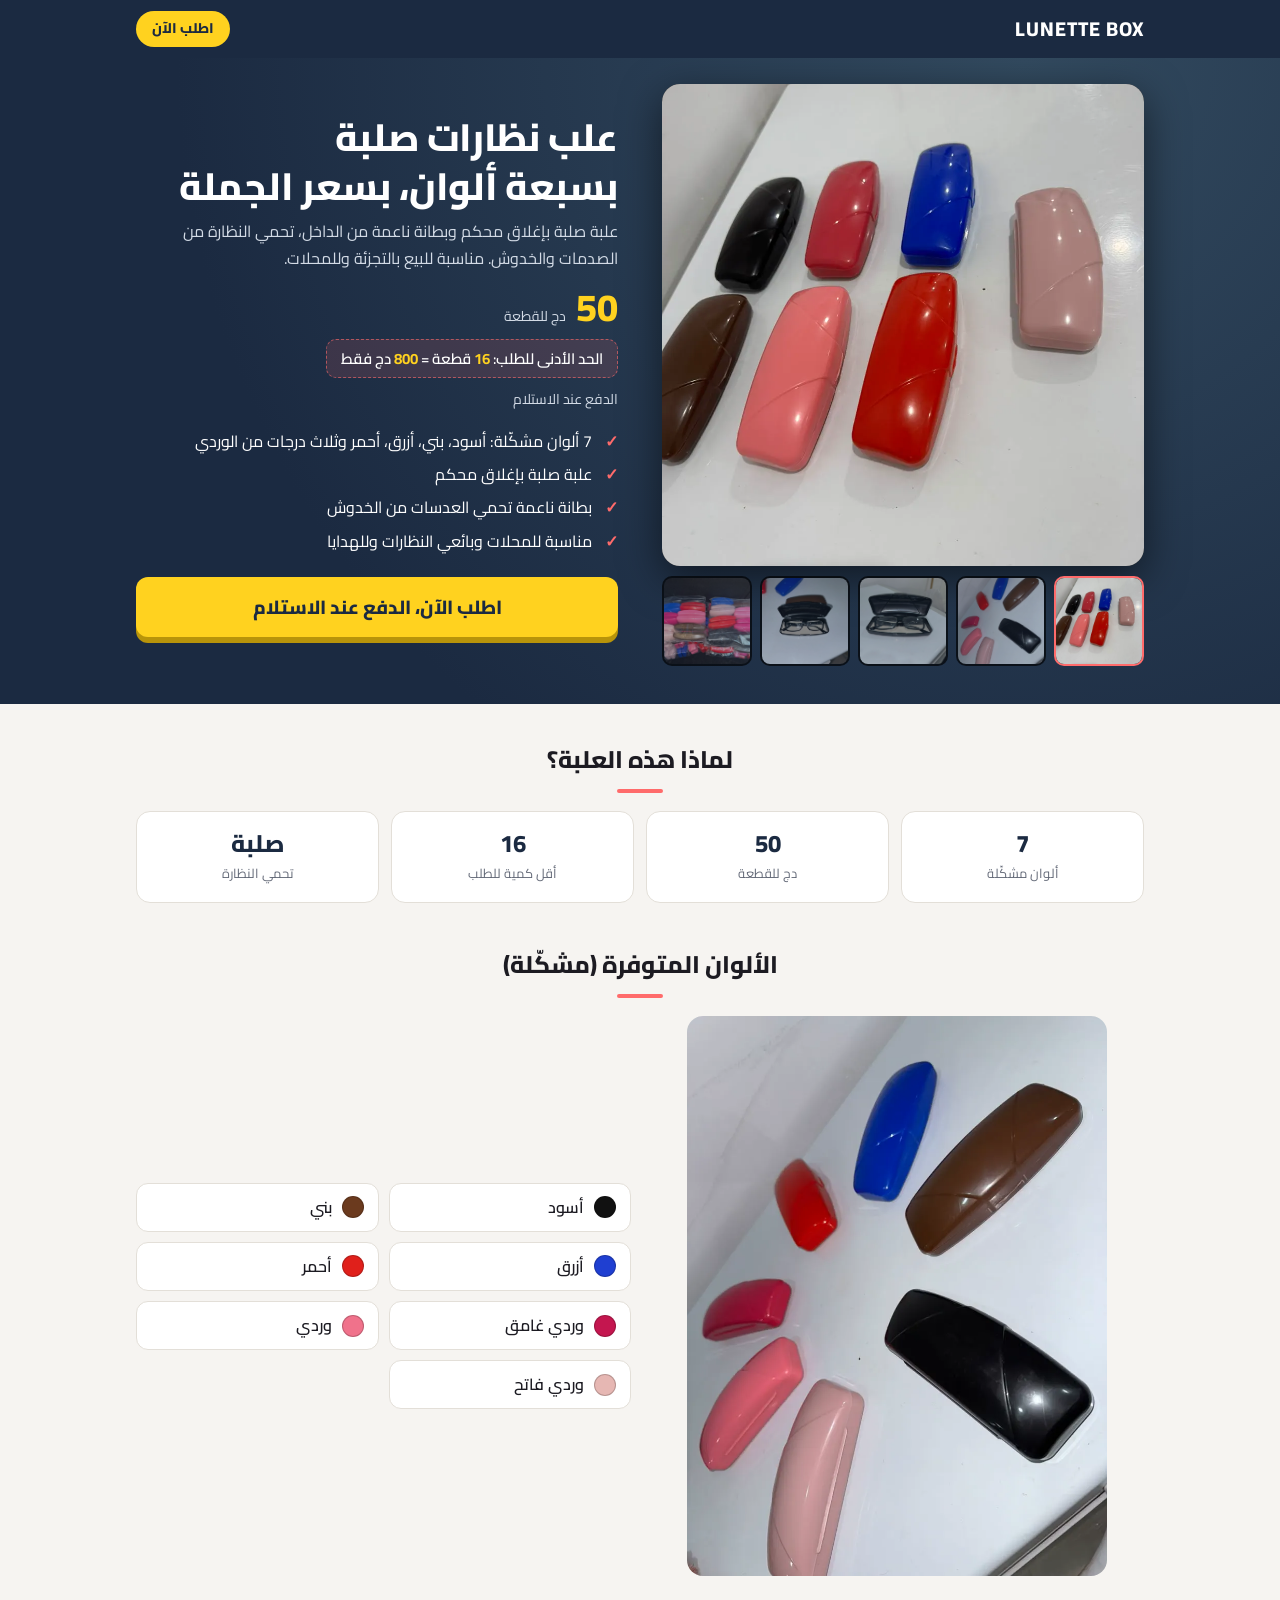
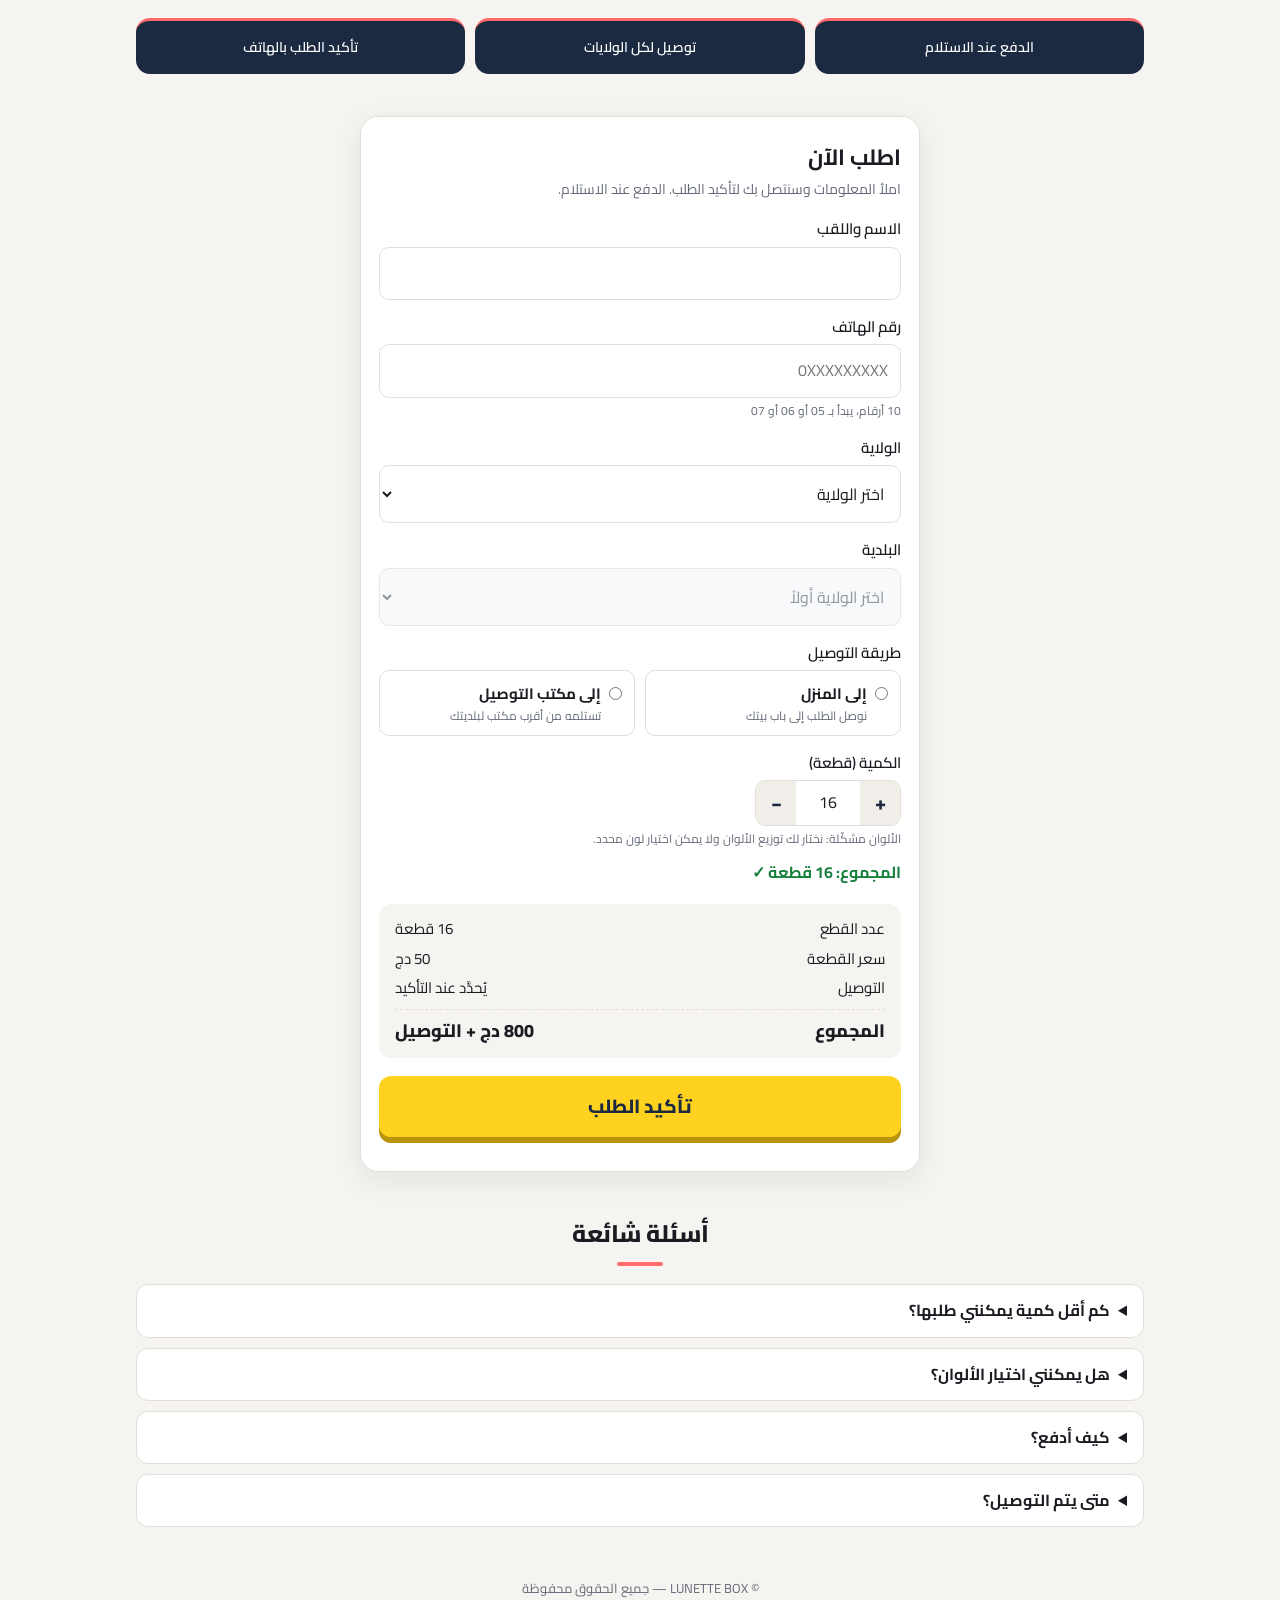
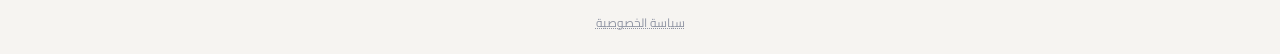
==== index.html @ 5f850059 "Lunette Box order page, admin dashboard and Supabase backend Co-Authored-By: Claude Sonnet 5.5 <nore" ====
<!DOCTYPE html>
<html lang="ar" dir="rtl">
<head>
  <meta charset="UTF-8">
  <meta name="viewport" content="width=device-width, initial-scale=1">
  <meta name="theme-color" content="#1b2a41">
  <title>علب النظارات بالجملة | 50 دج للقطعة</title>
  <meta name="description" content="علب نظارات صلبة بـ 7 ألوان. 50 دج للقطعة، الحد الأدنى للطلب 16 قطعة (800 دج). توصيل لكل الولايات والدفع عند الاستلام.">
  <meta property="og:title" content="علب النظارات بالجملة | 50 دج للقطعة">
  <meta property="og:description" content="7 ألوان، الحد الأدنى 16 قطعة بـ 800 دج، الدفع عند الاستلام.">
  <meta property="og:image" content="images/colors.webp">
  <meta property="og:type" content="product">
  <link rel="preconnect" href="https://fonts.googleapis.com">
  <link rel="preconnect" href="https://fonts.gstatic.com" crossorigin>
  <link href="https://fonts.googleapis.com/css2?family=Cairo:wght@400;600;800&display=swap" rel="stylesheet">
  <style>
    :root {
      --navy: #1b2a41;
      --navy-2: #324a5f;
      --accent: #ff6b6b;
      --yellow: #ffd21f;
      --red: #d92d20;
      --green: #16803c;
      --bg: #f6f4f1;
      --ink: #1c1b22;
      --muted: #646a78;
      --line: #e3dfd8;
    }
    * { box-sizing: border-box; }
    [hidden] { display: none !important; }
    html { scroll-behavior: smooth; }
    body {
      margin: 0;
      font-family: "Cairo", Tahoma, Arial, sans-serif;
      background: var(--bg);
      color: var(--ink);
      line-height: 1.7;
      padding-bottom: 76px; /* room for sticky bar */
    }
    img { max-width: 100%; height: auto; display: block; }
    .wrap { max-width: 1040px; margin: 0 auto; padding: 0 16px; }
    /* numbers must stay left-to-right inside Arabic text */
    bdi.n, #price-min, #price-min-2, #sticky-price { direction: ltr; unicode-bidi: isolate; }

    /* ---------- header ---------- */
    header { position: sticky; top: 0; z-index: 20; background: var(--navy); color: #fff; }
    header .wrap { display: flex; align-items: center; justify-content: space-between; height: 58px; }
    .brand { font-weight: 800; font-size: 20px; letter-spacing: 1px; }
    header a.mini {
      color: var(--navy); background: var(--yellow); text-decoration: none;
      font-weight: 800; font-size: 14px; padding: 6px 16px; border-radius: 999px;
    }

    /* ---------- hero ---------- */
    .hero { background: radial-gradient(circle at 80% 0%, var(--navy-2), var(--navy) 70%); color: #fff; padding: 26px 0 38px; }
    .hero .wrap { display: grid; gap: 24px; }
    @media (min-width: 820px) {
      .hero .wrap { grid-template-columns: 1fr 1fr; align-items: center; gap: 44px; }
      body { padding-bottom: 0; }
      .sticky-cta { display: none !important; }
    }
    .gallery .main { border-radius: 18px; overflow: hidden; background: #000; aspect-ratio: 1 / 1; box-shadow: 0 12px 40px #0008; }
    .gallery .main img { width: 100%; height: 100%; object-fit: cover; }
    .thumbs { display: grid; grid-template-columns: repeat(5, 1fr); gap: 8px; margin-top: 10px; }
    .thumbs button {
      padding: 0; margin: 0; border: 2px solid transparent; border-radius: 10px;
      overflow: hidden; background: #000; cursor: pointer; aspect-ratio: 1 / 1;
      opacity: .65; transition: opacity .15s;
    }
    .thumbs button[aria-current="true"] { border-color: var(--accent); opacity: 1; }
    .thumbs img { width: 100%; height: 100%; object-fit: cover; }

    .hero h1 { margin: 0 0 6px; font-size: clamp(26px, 5vw, 38px); line-height: 1.3; font-weight: 800; }
    .hero p.lead { margin: 0 0 16px; color: #d3dbe6; }
    .price { display: flex; align-items: baseline; gap: 10px; margin: 6px 0 4px; }
    .price strong { direction: ltr; unicode-bidi: isolate; font-size: 38px; color: var(--yellow); font-weight: 800; line-height: 1; }
    .price span { color: #d3dbe6; font-size: 14px; }
    .offer {
      display: inline-block; margin: 6px 0 4px; padding: 6px 14px; border-radius: 10px;
      background: #ff6b6b24; border: 1px dashed #ff6b6b99; color: #fff; font-weight: 600; font-size: 15px;
    }
    .offer b { color: var(--yellow); }
    .delivery-note { color: #d3dbe6; font-size: 14px; margin: 6px 0 16px; }
    .bullets { list-style: none; padding: 0; margin: 0 0 22px; display: grid; gap: 6px; }
    .bullets li { padding-inline-start: 26px; position: relative; }
    .bullets li::before { content: "✓"; position: absolute; inset-inline-start: 0; top: 0; color: var(--accent); font-weight: 800; }
    .cta {
      display: block; width: 100%; text-align: center; text-decoration: none; border: 0; cursor: pointer;
      background: var(--yellow); color: var(--navy);
      font: inherit; font-weight: 800; font-size: 19px;
      padding: 14px 20px; border-radius: 12px;
      box-shadow: 0 6px 0 #b8940a;
      transition: transform .1s, box-shadow .1s;
    }
    .cta:active { transform: translateY(3px); box-shadow: 0 3px 0 #b8940a; }

    /* ---------- sections ---------- */
    section.block { padding: 36px 0 6px; }
    h2.title { margin: 0 0 18px; font-size: 24px; font-weight: 800; text-align: center; }
    h2.title::after { content: ""; display: block; width: 46px; height: 4px; border-radius: 4px; background: var(--accent); margin: 8px auto 0; }

    .specs { display: grid; grid-template-columns: repeat(2, 1fr); gap: 12px; }
    @media (min-width: 640px) { .specs { grid-template-columns: repeat(4, 1fr); } }
    .spec { background: #fff; border-radius: 14px; padding: 16px 8px; text-align: center; border: 1px solid var(--line); }
    .spec b { display: block; font-size: 24px; color: var(--navy); font-weight: 800; line-height: 1.3; }
    .spec small { color: var(--muted); font-size: 13px; }

    .colors-grid { display: grid; gap: 18px; align-items: center; }
    @media (min-width: 720px) { .colors-grid { grid-template-columns: 1fr 1fr; } }
    .colors-grid img { border-radius: 16px; width: 100%; max-width: 420px; margin-inline: auto; }
    .swatches { list-style: none; margin: 0; padding: 0; display: grid; grid-template-columns: 1fr 1fr; gap: 10px; }
    .swatches li {
      background: #fff; border: 1px solid var(--line); border-radius: 12px;
      padding: 10px 14px; font-weight: 600; display: flex; align-items: center; gap: 10px;
    }
    .dot { width: 22px; height: 22px; border-radius: 50%; flex: none; border: 1px solid #0003; }

    .trust { display: grid; grid-template-columns: repeat(3, 1fr); gap: 10px; }
    .trust div {
      background: var(--navy); color: #fff; border-radius: 14px;
      padding: 16px 8px; text-align: center; font-weight: 600; font-size: 14px; line-height: 1.5;
      border-top: 3px solid var(--accent); display: flex; align-items: center; justify-content: center;
    }

    /* ---------- form ---------- */
    #order { scroll-margin-top: 70px; }
    .card {
      background: #fff; border-radius: 18px; padding: 22px 18px;
      box-shadow: 0 8px 30px #1c1b2214; max-width: 560px; margin: 0 auto; border: 1px solid var(--line);
    }
    .card h2 { margin: 0 0 2px; font-size: 22px; }
    .card > p { margin: 0 0 8px; color: var(--muted); font-size: 14px; }
    label { display: block; font-weight: 600; margin: 14px 0 5px; font-size: 15px; }
    input, select, textarea {
      display: block; width: 100%; padding: 12px; font: inherit;
      border: 1.5px solid var(--line); border-radius: 10px; background: #fff; color: var(--ink);
    }
    select:disabled { background: #f6f7fa; color: var(--muted); cursor: not-allowed; }
    input:focus, select:focus, textarea:focus { outline: 3px solid #ff6b6b55; border-color: var(--accent); }
    .invalid { border-color: var(--red) !important; }
    .err { color: var(--red); font-size: 13px; margin: 3px 0 0; font-weight: 600; }
    .hint { color: var(--muted); font-size: 12px; margin: 3px 0 0; }
    .label { display: block; font-weight: 600; margin: 14px 0 5px; font-size: 15px; }
    .choices { display: grid; grid-template-columns: 1fr 1fr; gap: 10px; }
    .choice {
      margin: 0; display: flex; gap: 8px; align-items: flex-start; cursor: pointer;
      border: 1.5px solid var(--line); border-radius: 10px; padding: 10px 12px; font-weight: 700;
    }
    .choice input { width: auto; margin: 6px 0 0; accent-color: var(--navy); }
    .choice small { display: block; font-weight: 400; color: var(--muted); font-size: 12px; line-height: 1.5; }
    .choice:has(input:checked) { border-color: var(--accent); background: #ff6b6b14; }
    .choices.invalid .choice { border-color: var(--red); }
    #desk-note { margin-top: 10px; }

    /* quantity steppers */
    .stepper { display: inline-flex; align-items: stretch; border: 1.5px solid var(--line); border-radius: 10px; overflow: hidden; direction: ltr; }
    .stepper button {
      width: 40px; border: 0; background: #f1eee9; font: inherit; font-size: 20px; font-weight: 800;
      color: var(--navy); cursor: pointer;
    }
    .stepper button:active { background: #e3ded6; }
    .stepper input { width: 64px; border: 0; border-radius: 0; text-align: center; padding: 8px 4px; -moz-appearance: textfield; }
    .stepper input::-webkit-outer-spin-button, .stepper input::-webkit-inner-spin-button { -webkit-appearance: none; margin: 0; }
    .qty-total { margin: 10px 0 0; font-weight: 700; }
    .qty-total.ok { color: var(--green); }
    .qty-total.low { color: var(--red); }

    .hp { position: absolute; top: 0; inset-inline-start: 0; width: 0; height: 0; overflow: hidden; opacity: 0; pointer-events: none; }
    .summary { margin-top: 18px; background: var(--bg); border-radius: 12px; padding: 12px 16px; display: grid; gap: 4px; font-size: 15px; }
    .summary div { display: flex; justify-content: space-between; gap: 10px; }
    .summary .total { font-weight: 800; font-size: 18px; border-top: 1px dashed var(--line); padding-top: 6px; margin-top: 4px; }
    #submit { margin-top: 18px; }
    #submit:disabled { opacity: .6; cursor: wait; }
    #status { margin: 12px 0 0; text-align: center; font-weight: 600; }
    .success { text-align: center; padding: 14px 4px; }
    .success .ok { width: 64px; height: 64px; margin: 0 auto 6px; border-radius: 50%; background: var(--green); color: #fff; font-size: 36px; line-height: 64px; font-weight: 800; }
    .success h2 { color: var(--green); }

    /* ---------- faq ---------- */
    details.faq { background: #fff; border: 1px solid var(--line); border-radius: 12px; padding: 12px 16px; margin-bottom: 10px; }
    details.faq summary { font-weight: 700; cursor: pointer; }
    details.faq p { margin: 8px 0 0; color: var(--muted); }

    /* ---------- footer ---------- */
    footer { text-align: center; color: var(--muted); padding: 34px 16px 20px; font-size: 13px; }
    details.small { margin: 14px auto 0; max-width: 420px; font-size: 12px; color: #8f94a3; }
    details.small summary { cursor: pointer; list-style: none; text-decoration: underline dotted; }
    details.small summary::-webkit-details-marker { display: none; }
    details.small p { margin: 6px 0 0; line-height: 1.6; }

    /* ---------- sticky bar (mobile) ---------- */
    .sticky-cta {
      position: fixed; bottom: 0; inset-inline: 0; z-index: 30;
      background: #fff; border-top: 1px solid var(--line);
      padding: 10px 14px calc(10px + env(safe-area-inset-bottom, 0px));
      display: flex; align-items: center; gap: 12px; transition: transform .2s;
    }
    .sticky-cta.hide { transform: translateY(110%); }
    .sticky-cta .p { font-weight: 800; color: var(--navy); line-height: 1.2; white-space: nowrap; }
    .sticky-cta .p small { display: block; font-weight: 400; color: var(--muted); font-size: 12px; }
    .sticky-cta .cta { padding: 10px; font-size: 17px; box-shadow: none; }
  </style>
</head>
<body>

<header>
  <div class="wrap">
    <div class="brand" id="brand">LUNETTE BOX</div>
    <a class="mini" href="#order" data-track="header">اطلب الآن</a>
  </div>
</header>

<!-- ===================== HERO ===================== -->
<div class="hero">
  <div class="wrap">
    <div class="gallery">
      <div class="main"><img id="main-img" src="images/colors.webp" alt="علب النظارات بسبعة ألوان" width="1000" height="1000" fetchpriority="high"></div>
      <div class="thumbs" id="thumbs"></div>
    </div>

    <div>
      <h1>علب نظارات صلبة<br>بسبعة ألوان، بسعر الجملة</h1>
      <p class="lead">علبة صلبة بإغلاق محكم وبطانة ناعمة من الداخل، تحمي النظارة من الصدمات والخدوش. مناسبة للبيع بالتجزئة وللمحلات.</p>

      <div class="price">
        <strong id="price-unit"></strong><span>دج للقطعة</span>
      </div>
      <div class="offer">الحد الأدنى للطلب: <b id="min-qty"></b> قطعة = <b id="price-min"></b> دج فقط</div>
      <p class="delivery-note">الدفع عند الاستلام<span id="delivery-note"></span></p>

      <ul class="bullets">
        <li>7 ألوان مشكّلة: أسود، بني، أزرق، أحمر وثلاث درجات من الوردي</li>
        <li>علبة صلبة بإغلاق محكم</li>
        <li>بطانة ناعمة تحمي العدسات من الخدوش</li>
        <li>مناسبة للمحلات وبائعي النظارات وللهدايا</li>
      </ul>
      <a class="cta" href="#order" data-track="hero">اطلب الآن، الدفع عند الاستلام</a>
    </div>
  </div>
</div>

<main class="wrap">

  <!-- ===================== SPECS ===================== -->
  <section class="block">
    <h2 class="title">لماذا هذه العلبة؟</h2>
    <div class="specs">
      <div class="spec"><b>7</b><small>ألوان مشكّلة</small></div>
      <div class="spec"><b id="spec-unit"></b><small>دج للقطعة</small></div>
      <div class="spec"><b id="spec-min"></b><small>أقل كمية للطلب</small></div>
      <div class="spec"><b>صلبة</b><small>تحمي النظارة</small></div>
    </div>
  </section>

  <!-- ===================== COLORS ===================== -->
  <section class="block">
    <h2 class="title">الألوان المتوفرة (مشكّلة)</h2>
    <div class="colors-grid">
      <img src="images/colors-scatter.webp" alt="علب النظارات بجميع الألوان" width="810" height="1080" loading="lazy">
      <ul class="swatches" id="swatches"></ul>
    </div>
  </section>

  <!-- ===================== TRUST ===================== -->
  <section class="block">
    <div class="trust">
      <div>الدفع عند الاستلام</div>
      <div>توصيل لكل الولايات</div>
      <div>تأكيد الطلب بالهاتف</div>
    </div>
  </section>

  <!-- ===================== ORDER FORM ===================== -->
  <section class="block" id="order">
    <div class="card" id="order-card">
      <h2>اطلب الآن</h2>
      <p>املأ المعلومات وسنتصل بك لتأكيد الطلب. الدفع عند الاستلام.</p>

      <form id="order-form" novalidate>
        <label for="name">الاسم واللقب</label>
        <input id="name" name="name" autocomplete="name" required maxlength="100">
        <p class="err" data-for="name"></p>

        <label for="phone">رقم الهاتف</label>
        <input id="phone" name="phone" type="tel" inputmode="numeric" autocomplete="tel"
               required maxlength="20" placeholder="0XXXXXXXXX" dir="ltr" style="text-align:right">
        <p class="hint" id="phone-hint">10 أرقام، يبدأ بـ 05 أو 06 أو 07</p>
        <p class="err" data-for="phone"></p>

        <label for="wilaya">الولاية</label>
        <select id="wilaya" name="wilaya" required autocomplete="address-level1">
          <option value="">اختر الولاية</option>
        </select>
        <p class="err" data-for="wilaya"></p>

        <label for="commune">البلدية</label>
        <select id="commune" name="commune" required disabled>
          <option value="">اختر الولاية أولاً</option>
        </select>
        <p class="err" data-for="commune"></p>

        <span class="label" id="delivery-label">طريقة التوصيل</span>
        <div class="choices" role="radiogroup" aria-labelledby="delivery-label">
          <label class="choice"><input type="radio" name="delivery" value="home"><span>إلى المنزل<small>نوصل الطلب إلى باب بيتك</small></span></label>
          <label class="choice"><input type="radio" name="delivery" value="desk"><span>إلى مكتب التوصيل<small>تستلمه من أقرب مكتب لبلديتك</small></span></label>
        </div>
        <p class="err" data-for="delivery"></p>

        <div id="address-box" hidden>
          <label for="address">العنوان بالتفصيل</label>
          <textarea id="address" name="address" maxlength="300" rows="3"
                    autocomplete="street-address" placeholder="الحي، الشارع، رقم المنزل، أقرب معلم"></textarea>
          <p class="err" data-for="address"></p>
        </div>
        <p class="hint" id="desk-note" hidden>سنرسل طلبك إلى أقرب مكتب توصيل في بلديتك، ونؤكد معك المكتب عند الاتصال.</p>

        <label for="qty-mix">الكمية (قطعة)</label>
        <div class="stepper">
          <button type="button" data-step="-1" aria-label="أنقص">−</button>
          <input id="qty-mix" type="number" inputmode="numeric" min="1" max="5000">
          <button type="button" data-step="1" aria-label="زِد">+</button>
        </div>
        <p class="hint">الألوان مشكّلة: نختار لك توزيع الألوان ولا يمكن اختيار لون محدد.</p>
        <p class="qty-total" id="qty-total" role="status"></p>
        <p class="err" data-for="quantity"></p>

        <!-- honeypot: real users never see or fill this -->
        <div class="hp" aria-hidden="true">
          <label for="website">Website</label>
          <input id="website" name="website" tabindex="-1" autocomplete="off">
        </div>

        <div class="summary" id="summary">
          <div><span>عدد القطع</span><span id="sum-qty"></span></div>
          <div><span>سعر القطعة</span><span id="sum-unit"></span></div>
          <div><span>التوصيل</span><span id="sum-delivery"></span></div>
          <div class="total"><span>المجموع</span><span id="sum-total"></span></div>
        </div>

        <button type="submit" id="submit" class="cta">تأكيد الطلب</button>
        <p id="status" role="status" aria-live="polite"></p>
      </form>
    </div>
  </section>

  <!-- ===================== FAQ ===================== -->
  <section class="block">
    <h2 class="title">أسئلة شائعة</h2>
    <details class="faq">
      <summary>كم أقل كمية يمكنني طلبها؟</summary>
      <p>أقل كمية هي <bdi class="n" id="faq-min"></bdi> قطعة، أي <bdi class="n" id="faq-min-price"></bdi> دج. يمكنك طلب أكثر من ذلك بنفس سعر القطعة.</p>
    </details>
    <details class="faq">
      <summary>هل يمكنني اختيار الألوان؟</summary>
      <p>لا، الطلب يكون بألوان مشكّلة فقط: نحن نوزع لك الألوان المتوفرة (7 ألوان) ولا يمكن اختيار لون محدد.</p>
    </details>
    <details class="faq">
      <summary>كيف أدفع؟</summary>
      <p>الدفع عند الاستلام: تدفع للموزع بعد أن تستلم طلبك وتتأكد منه.</p>
    </details>
    <details class="faq">
      <summary>متى يتم التوصيل؟</summary>
      <p>بعد تأكيد الطلب بالهاتف نرسل لك الطلب. مدة التوصيل تختلف حسب الولاية وسنخبرك بها عند الاتصال.</p>
    </details>
  </section>
</main>

<footer>
  <div>© LUNETTE BOX — جميع الحقوق محفوظة</div>
  <details class="small">
    <summary>سياسة الخصوصية</summary>
    <p>نجمع فقط المعلومات التي تكتبها في استمارة الطلب: الاسم، رقم الهاتف، الولاية، البلدية والعنوان، وذلك من أجل تأكيد طلبك وتوصيله.</p>
    <p>نشارك هذه المعلومات فقط مع شركة التوصيل لإيصال طلبك، ولا نبيعها لأي طرف آخر.</p>
  </details>
</footer>

<!-- sticky mobile bar -->
<div class="sticky-cta" id="sticky">
  <div class="p"><span id="sticky-price"></span> دج للقطعة<small>الحد الأدنى <bdi class="n" id="sticky-min"></bdi> قطعة</small></div>
  <a class="cta" href="#order" data-track="sticky">اطلب الآن</a>
</div>

<script src="communes.js"></script>
<script>
/* ===================================================================
   CONFIG — edit these values, nothing else needs touching.
   =================================================================== */
const CONFIG = {
  UNIT_PRICE: 50,       // DA per piece
  MIN_QTY: 16,          // smallest order allowed (16 x 50 = 800 DA)
  MAX_QTY: 5000,
  DELIVERY_FEE: null,   // delivery cost in DA. 0 = free delivery. null = "set at confirmation"
  SUPABASE_URL: "https://zqlaymmgxgxagooqacab.supabase.co",
  SUPABASE_PUBLISHABLE_KEY: "sb_publishable_PI1JiJOmCsSqNSSVtv1LWw_JE2sHUGK",

  META_PIXEL_ID: "",    // Empty = disabled
  MIN_FILL_SECONDS: 4,  // forms submitted faster than this are treated as bots
  COOLDOWN_SECONDS: 60  // min delay between two orders from the same browser
};

const COLORS = [
  { id: "black",  name: "أسود",         hex: "#111111" },
  { id: "brown",  name: "بني",          hex: "#6b3a1e" },
  { id: "blue",   name: "أزرق",         hex: "#1f3fd1" },
  { id: "red",    name: "أحمر",         hex: "#e0201b" },
  { id: "fuchsia",name: "وردي غامق",    hex: "#c4164f" },
  { id: "pink",   name: "وردي",         hex: "#f0728b" },
  { id: "blush",  name: "وردي فاتح",    hex: "#e6b7b3" }
];

const WILAYAS = [
  "أدرار","الشلف","الأغواط","أم البواقي","باتنة","بجاية","بسكرة","بشار","البليدة","البويرة",
  "تمنراست","تبسة","تلمسان","تيارت","تيزي وزو","الجزائر","الجلفة","جيجل","سطيف","سعيدة",
  "سكيكدة","سيدي بلعباس","عنابة","قالمة","قسنطينة","المدية","مستغانم","المسيلة","معسكر","ورقلة",
  "وهران","البيض","إليزي","برج بوعريريج","بومرداس","الطارف","تندوف","تيسمسيلت","الوادي","خنشلة",
  "سوق أهراس","تيبازة","ميلة","عين الدفلى","النعامة","عين تموشنت","غرداية","غليزان","تيميمون","برج باجي مختار",
  "أولاد جلال","بني عباس","عين صالح","عين قزام","تقرت","جانت","المغير","المنيعة"
];
const IMAGES = [
  { file: "colors",         alt: "الألوان السبعة",       pos: "50% 60%" },
  { file: "colors-scatter", alt: "العلب بجميع الألوان",   pos: "50% 55%" },
  { file: "open-1",         alt: "علبة مفتوحة مع نظارة",  pos: "50% 50%" },
  { file: "open-2",         alt: "العلبة من الداخل",      pos: "50% 50%" },
  { file: "bags",           alt: "العلب في أكياس الجملة", pos: "50% 50%" }
];

/* ---------- helpers ---------- */
const $ = (s, r = document) => r.querySelector(s);
// non-breaking space keeps "1 000" in the right order inside the RTL page
const fmt = n => n.toLocaleString("fr-DZ").replace(/[   ]/g, " ");
const pageLoadedAt = Date.now();
const MIN_TOTAL = CONFIG.UNIT_PRICE * CONFIG.MIN_QTY;

/* ---------- tracking pixel (only if the ID is set) ---------- */
if (CONFIG.META_PIXEL_ID) {
  !function(f,b,e,v,n,t,s){if(f.fbq)return;n=f.fbq=function(){n.callMethod?n.callMethod.apply(n,arguments):n.queue.push(arguments)};if(!f._fbq)f._fbq=n;n.push=n;n.loaded=!0;n.version='2.0';n.queue=[];t=b.createElement(e);t.async=!0;t.src=v;s=b.getElementsByTagName(e)[0];s.parentNode.insertBefore(t,s)}(window,document,'script','https://connect.facebook.net/en_US/fbevents.js');
  fbq("init", CONFIG.META_PIXEL_ID);
  fbq("track", "PageView");
}
function track(metaEvent, data) {
  try { if (window.fbq) fbq("track", metaEvent, data || {}); } catch (_) {}
}
track("ViewContent", { content_name: "Lunette Box", value: MIN_TOTAL, currency: "DZD" });
document.querySelectorAll("[data-track]").forEach(a =>
  a.addEventListener("click", () => track("InitiateCheckout")));

/* ---------- hidden admin entrance: tap the brand 5 times within 3 seconds ---------- */
(() => {
  let taps = [];
  $("#brand").addEventListener("click", () => {
    const now = Date.now();
    taps = taps.filter(t => now - t < 3000).concat(now);
    if (taps.length >= 5) location.href = "admin.html";
  });
})();

/* ---------- static numbers ---------- */
$("#price-unit").textContent = fmt(CONFIG.UNIT_PRICE);
$("#sticky-price").textContent = fmt(CONFIG.UNIT_PRICE);
$("#sticky-min").textContent = CONFIG.MIN_QTY;
$("#min-qty").textContent = CONFIG.MIN_QTY;
$("#price-min").textContent = fmt(MIN_TOTAL);
$("#spec-unit").textContent = fmt(CONFIG.UNIT_PRICE);
$("#spec-min").textContent = CONFIG.MIN_QTY;
$("#faq-min").textContent = CONFIG.MIN_QTY;
$("#faq-min-price").textContent = fmt(MIN_TOTAL);
if (CONFIG.DELIVERY_FEE !== null) {
  $("#delivery-note").textContent = CONFIG.DELIVERY_FEE === 0 ? " · توصيل مجاني" : ` · التوصيل ${fmt(CONFIG.DELIVERY_FEE)} دج`;
}

/* ---------- gallery ---------- */
const mainImg = $("#main-img");
const thumbs = $("#thumbs");
IMAGES.forEach((im, i) => {
  const b = document.createElement("button");
  b.type = "button";
  b.setAttribute("aria-label", im.alt);
  if (i === 0) b.setAttribute("aria-current", "true");
  const img = document.createElement("img");
  img.src = `images/${im.file}.webp`; img.alt = ""; img.loading = "lazy";
  img.style.objectPosition = im.pos;
  b.appendChild(img);
  b.addEventListener("click", () => {
    mainImg.src = `images/${im.file}.webp`; mainImg.alt = im.alt; mainImg.style.objectPosition = im.pos;
    thumbs.querySelectorAll("button").forEach(x => x.removeAttribute("aria-current"));
    b.setAttribute("aria-current", "true");
  });
  thumbs.appendChild(b);
});
mainImg.style.objectPosition = IMAGES[0].pos;

/* ---------- colour list ---------- */
const swatches = $("#swatches");
COLORS.forEach(c => {
  const li = document.createElement("li");
  const dot = document.createElement("span"); dot.className = "dot"; dot.style.background = c.hex;
  li.append(dot, c.name);
  swatches.appendChild(li);
});

/* ---------- quantity ---------- */
const form = $("#order-form");
const qtyMix = $("#qty-mix");
const toInt = v => Math.max(0, Math.floor(Number(String(v).replace(/\D/g, "")) || 0));

// the stepper uses the markup that already exists in the page
form.querySelectorAll(".stepper button").forEach(b =>
  b.addEventListener("click", () => {
    const next = toInt(qtyMix.value) + Number(b.dataset.step);
    qtyMix.value = Math.min(CONFIG.MAX_QTY, Math.max(1, next));
    updateAll();
  }));
qtyMix.value = CONFIG.MIN_QTY;
qtyMix.addEventListener("input", updateAll);

const currentItems = () => ({ total: toInt(qtyMix.value) });

// only the number is forced left-to-right, the Arabic words around it stay right-to-left
const money = n => `<bdi class="n">${fmt(n)}</bdi> دج`;
function updateAll() {
  const { total } = currentItems();
  const ok = total >= CONFIG.MIN_QTY && total <= CONFIG.MAX_QTY;
  const t = $("#qty-total");
  t.className = "qty-total " + (ok ? "ok" : "low");
  t.textContent = total < CONFIG.MIN_QTY
    ? `المجموع: ${total} قطعة. ينقصك ${CONFIG.MIN_QTY - total} قطعة للوصول إلى الحد الأدنى (${CONFIG.MIN_QTY}).`
    : `المجموع: ${total} قطعة ✓`;
  if (ok) setError("quantity", "");

  $("#sum-qty").innerHTML = `<bdi class="n">${total}</bdi> قطعة`;
  $("#sum-unit").innerHTML = money(CONFIG.UNIT_PRICE);
  const items = total * CONFIG.UNIT_PRICE;
  if (CONFIG.DELIVERY_FEE === null) {
    $("#sum-delivery").textContent = "يُحدَّد عند التأكيد";
    $("#sum-total").innerHTML = `${money(items)} + التوصيل`;
  } else {
    $("#sum-delivery").innerHTML = CONFIG.DELIVERY_FEE === 0 ? "مجاني" : money(CONFIG.DELIVERY_FEE);
    $("#sum-total").innerHTML = money(items + CONFIG.DELIVERY_FEE);
  }
}

/* ---------- wilaya → commune (reactive) ---------- */
const wilayaSel = $("#wilaya");
const communeSel = $("#commune");
const COMMUNES = window.COMMUNES || null;
WILAYAS.forEach((w, i) => {
  const o = document.createElement("option");
  o.value = `${String(i + 1).padStart(2, "0")} - ${w}`;
  o.textContent = o.value;
  wilayaSel.appendChild(o);
});
wilayaSel.addEventListener("change", () => {
  const code = wilayaSel.value.slice(0, 2);
  const list = code && COMMUNES && COMMUNES[code];
  communeSel.textContent = "";
  setError("commune", "");
  if (!code) {
    communeSel.disabled = true;
    communeSel.add(new Option("اختر الولاية أولاً", ""));
  } else if (!list || !list.length) {
    // the list only comes from communes.js; never let the customer type it
    communeSel.disabled = true;
    communeSel.add(new Option("تعذر تحميل البلديات، أعد تحميل الصفحة", ""));
  } else {
    communeSel.disabled = false;
    communeSel.add(new Option("اختر البلدية", ""));
    [...list].sort((a, b) => a.localeCompare(b, "ar")).forEach(c => communeSel.add(new Option(c, c)));
  }
});

/* ---------- delivery type → address ---------- */
const addressBox = $("#address-box");
const deskNote = $("#desk-note");
const deliveryValue = () => (form.querySelector('input[name="delivery"]:checked') || {}).value || "";
form.querySelectorAll('input[name="delivery"]').forEach(r => r.addEventListener("change", () => {
  const home = deliveryValue() === "home";
  addressBox.hidden = !home;
  deskNote.hidden = home;
  setError("delivery", "");
  if (home) form.elements["address"].focus();
}));

/* ---------- hide sticky bar while the form is on screen ---------- */
const sticky = $("#sticky");
if ("IntersectionObserver" in window) {
  new IntersectionObserver(es => sticky.classList.toggle("hide", es[0].isIntersecting))
    .observe($("#order-card"));
}

/* ---------- phone ---------- */
const phoneInput = $("#phone");
function cleanPhone(raw) {
  let d = raw
    .replace(/[٠-٩]/g, c => c.charCodeAt(0) - 0x0660)   // Arabic-Indic digits
    .replace(/[۰-۹]/g, c => c.charCodeAt(0) - 0x06F0)   // Persian digits
    .replace(/\D/g, "");
  // pasted international format: +213 / 00213 5XXXXXXXX
  if (/^00213[567]\d{8}$/.test(d)) d = "0" + d.slice(5);
  else if (/^213[567]\d{8}$/.test(d)) d = "0" + d.slice(3);
  return d.slice(0, 10);   // never more than 10 digits
}
function phoneError(raw, live = false) {
  const d = cleanPhone(raw);
  if (!d) return "أدخل رقم الهاتف";
  const badStart = d.length >= 2 ? !/^0[567]/.test(d) : d !== "0";
  const short = !live && d.length < 10;   // while typing, only the prefix is judged
  const start = d.slice(0, 2);
  if (badStart && short) return `الرقم خاطئ: يبدأ بـ ${start} والصحيح أن يبدأ بـ 05 أو 06 أو 07، وهو قصير (${d.length} أرقام فقط من 10).`;
  if (badStart) return `الرقم خاطئ: يبدأ بـ ${start}، ورقم الهاتف يجب أن يبدأ بـ 05 أو 06 أو 07.`;
  if (short) return `الرقم قصير وخاطئ: أدخلت ${d.length} أرقام فقط، ورقم الهاتف يتكون من 10 أرقام.`;
  return "";
}
phoneInput.addEventListener("input", () => {
  const cleaned = cleanPhone(phoneInput.value);
  if (phoneInput.value !== cleaned) phoneInput.value = cleaned;   // digits only, max 10
  if (cleaned.length >= 2 && !/^0[567]/.test(cleaned)) setError("phone", phoneError(cleaned, true));
  else setError("phone", "");   // "too short" waits for blur / submit
});

/* ---------- validation ---------- */
const rules = {
  name:    () => { const v = form.elements["name"].value.trim(); return v.length >= 3 && /\p{L}/u.test(v) ? "" : "أدخل الاسم الكامل"; },
  phone:   () => phoneError(phoneInput.value),
  wilaya:  () => wilayaSel.value ? "" : "اختر الولاية",
  commune: () => !wilayaSel.value ? "اختر الولاية أولاً" : (communeSel.value ? "" : "اختر البلدية"),
  delivery: () => deliveryValue() ? "" : "اختر طريقة التوصيل: إلى المنزل أو إلى مكتب التوصيل",
  // measured exactly like the server does (spaces and line breaks collapsed)
  address: () => deliveryValue() !== "home" || form.elements["address"].value.replace(/\s+/g, " ").trim().length >= 8
                 ? "" : "أدخل العنوان بالتفصيل (الحي، الشارع...)",
  quantity: () => {
    const { total } = currentItems();
    if (total < CONFIG.MIN_QTY) return `أقل كمية للطلب هي ${CONFIG.MIN_QTY} قطعة`;
    if (total > CONFIG.MAX_QTY) return `أقصى كمية للطلب هي ${CONFIG.MAX_QTY} قطعة`;
    return "";
  }
};
const fieldEl = f => f === "delivery" ? $(".choices") : f === "quantity" ? $("#qty-total") : form.elements[f];
function setError(field, msg) {
  fieldEl(field).classList.toggle("invalid", !!msg);
  $(`.err[data-for="${field}"]`).textContent = msg;
  if (field === "phone") $("#phone-hint").hidden = !!msg;
}
function validate() {
  let first = null;
  for (const f of Object.keys(rules)) {
    const msg = rules[f]();
    setError(f, msg);
    if (msg && !first) first = f === "delivery" ? form.querySelector('input[name="delivery"]')
                             : f === "quantity" ? qtyMix
                             : fieldEl(f);
  }
  if (first) first.focus();
  return !first;
}
["name", "phone", "address"].forEach(f =>
  form.elements[f].addEventListener("blur", () => { if (form.elements[f].value) setError(f, rules[f]()); }));
["name", "address"].forEach(f =>
  form.elements[f].addEventListener("input", () => form.elements[f].classList.remove("invalid")));
wilayaSel.addEventListener("change", () => setError("wilaya", rules.wilaya()));
communeSel.addEventListener("change", () => setError("commune", rules.commune()));
updateAll();

/* ---------- submit ---------- */
const statusEl = $("#status");
const submitBtn = $("#submit");
const LAST_KEY = "lunette_last_order";

function showSuccess(orderId) {
  const card = $("#order-card");
  card.textContent = "";
  const box = document.createElement("div");
  box.className = "success";
  const ok = document.createElement("div"); ok.className = "ok"; ok.textContent = "✓";
  const h = document.createElement("h2"); h.textContent = "تم تسجيل طلبك بنجاح!";
  const p1 = document.createElement("p"); p1.textContent = `رقم الطلب: ${orderId}`;
  const p2 = document.createElement("p"); p2.textContent = "سيتصل بك فريقنا قريبًا لتأكيد الطلب. المرجو إبقاء هاتفك قريبًا منك.";
  box.append(ok, h, p1, p2);
  card.appendChild(box);
  card.scrollIntoView({ behavior: "smooth", block: "center" });
}

form.addEventListener("submit", async function (event) {
  event.preventDefault();
  if (submitBtn.disabled) return;

  // bot checks: honeypot filled, or form completed impossibly fast
  const botLike = form.elements["website"].value !== "" ||
                  (Date.now() - pageLoadedAt) / 1000 < CONFIG.MIN_FILL_SECONDS;

  if (!validate()) return;

  // cooldown against accidental double orders / spam from one browser
  try {
    const last = Number(localStorage.getItem(LAST_KEY) || 0);
    const wait = CONFIG.COOLDOWN_SECONDS - Math.floor((Date.now() - last) / 1000);
    if (wait > 0) {
      statusEl.style.color = "#b42318";
      statusEl.textContent = `لقد أرسلت طلبًا للتو. انتظر ${wait} ثانية قبل إرسال طلب آخر.`;
      return;
    }
  } catch (_) {}

  if (botLike) {
    // pretend success, send nothing
    showSuccess("—");
    return;
  }

  const original = submitBtn.textContent;
  submitBtn.disabled = true;
  submitBtn.textContent = "جاري إرسال الطلب...";
  statusEl.textContent = "";

  const items = currentItems();
  const payload = {
    customer_name: form.elements["name"].value.trim(),
    phone: cleanPhone(phoneInput.value),
    wilaya: wilayaSel.value,
    commune: communeSel.value,
    delivery_type: deliveryValue(),
    address: deliveryValue() === "home" ? form.elements["address"].value.trim() : "",
    quantity: items.total,
    website: form.elements["website"].value   // bot trap, always empty for real customers
  };

  try {
    const response = await fetch(`${CONFIG.SUPABASE_URL}/functions/v1/create-order`, {
      method: "POST",
      headers: { "Content-Type": "application/json", "apikey": CONFIG.SUPABASE_PUBLISHABLE_KEY },
      body: JSON.stringify(payload)
    });
    const result = await response.json().catch(() => ({}));
    if (response.status === 429 && result.error !== "Duplicate order") {
      // server spam brake: many orders in a few minutes
      statusEl.style.color = "#b42318";
      statusEl.textContent = "ضغط كبير على الطلبات حاليًا. حاول مرة أخرى بعد بضع دقائق.";
      submitBtn.disabled = false;
      submitBtn.textContent = original;
      return;
    }
    if (response.status === 429) {
      // this phone number already ordered a few minutes ago: don't create a second order
      statusEl.style.color = "#16803c";
      statusEl.textContent = "طلبك مسجل عندنا من قبل بهذا الرقم، سنتصل بك قريبًا لتأكيده. لا داعي لإعادة الطلب.";
      submitBtn.disabled = false;
      submitBtn.textContent = original;
      return;
    }
    if (!response.ok || !result.success) {
      const err = new Error(result.error || `HTTP ${response.status}`);
      err.server = true;   // we reached the server, so it's not an internet problem
      err.field = result.field;
      throw err;
    }

    try { localStorage.setItem(LAST_KEY, String(Date.now())); } catch (_) {}
    track("Purchase", { value: items.total * CONFIG.UNIT_PRICE, currency: "DZD", quantity: items.total });
    showSuccess(result.order_id);
  } catch (error) {
    console.error("Order submission failed:", error);
    statusEl.style.color = "#b42318";
    if (error.field && rules[error.field]) {
      setError(error.field, "هذه المعلومة غير صحيحة، تحقق منها");
      fieldEl(error.field).scrollIntoView({ behavior: "smooth", block: "center" });
    }
    statusEl.textContent = error.server
      ? `تعذر تسجيل الطلب. تحقق من معلوماتك وحاول مرة أخرى. [${error.message}]`
      : "ما قدرناش نسجلو الطلب. تحقق من الإنترنت وحاول مرة أخرى.";
    submitBtn.disabled = false;
    submitBtn.textContent = original;
  }
});
</script>
</body>
</html>
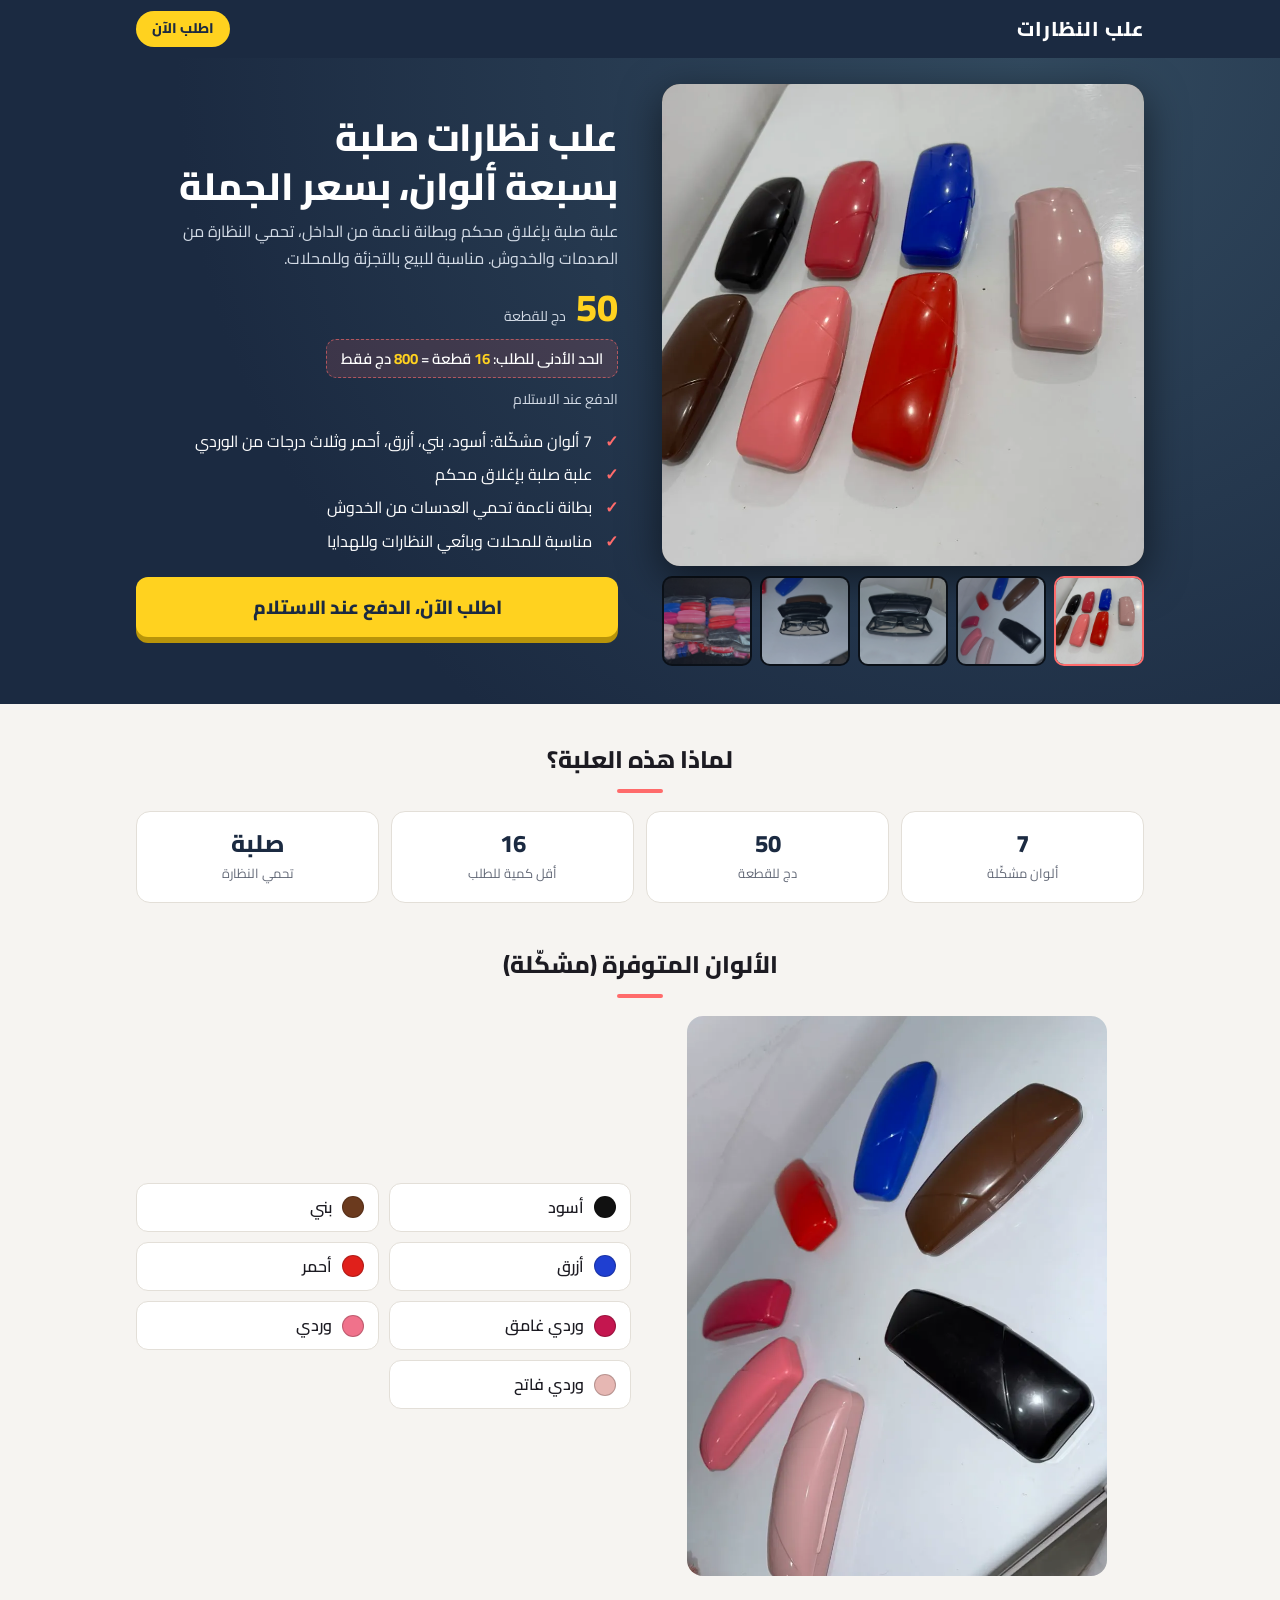
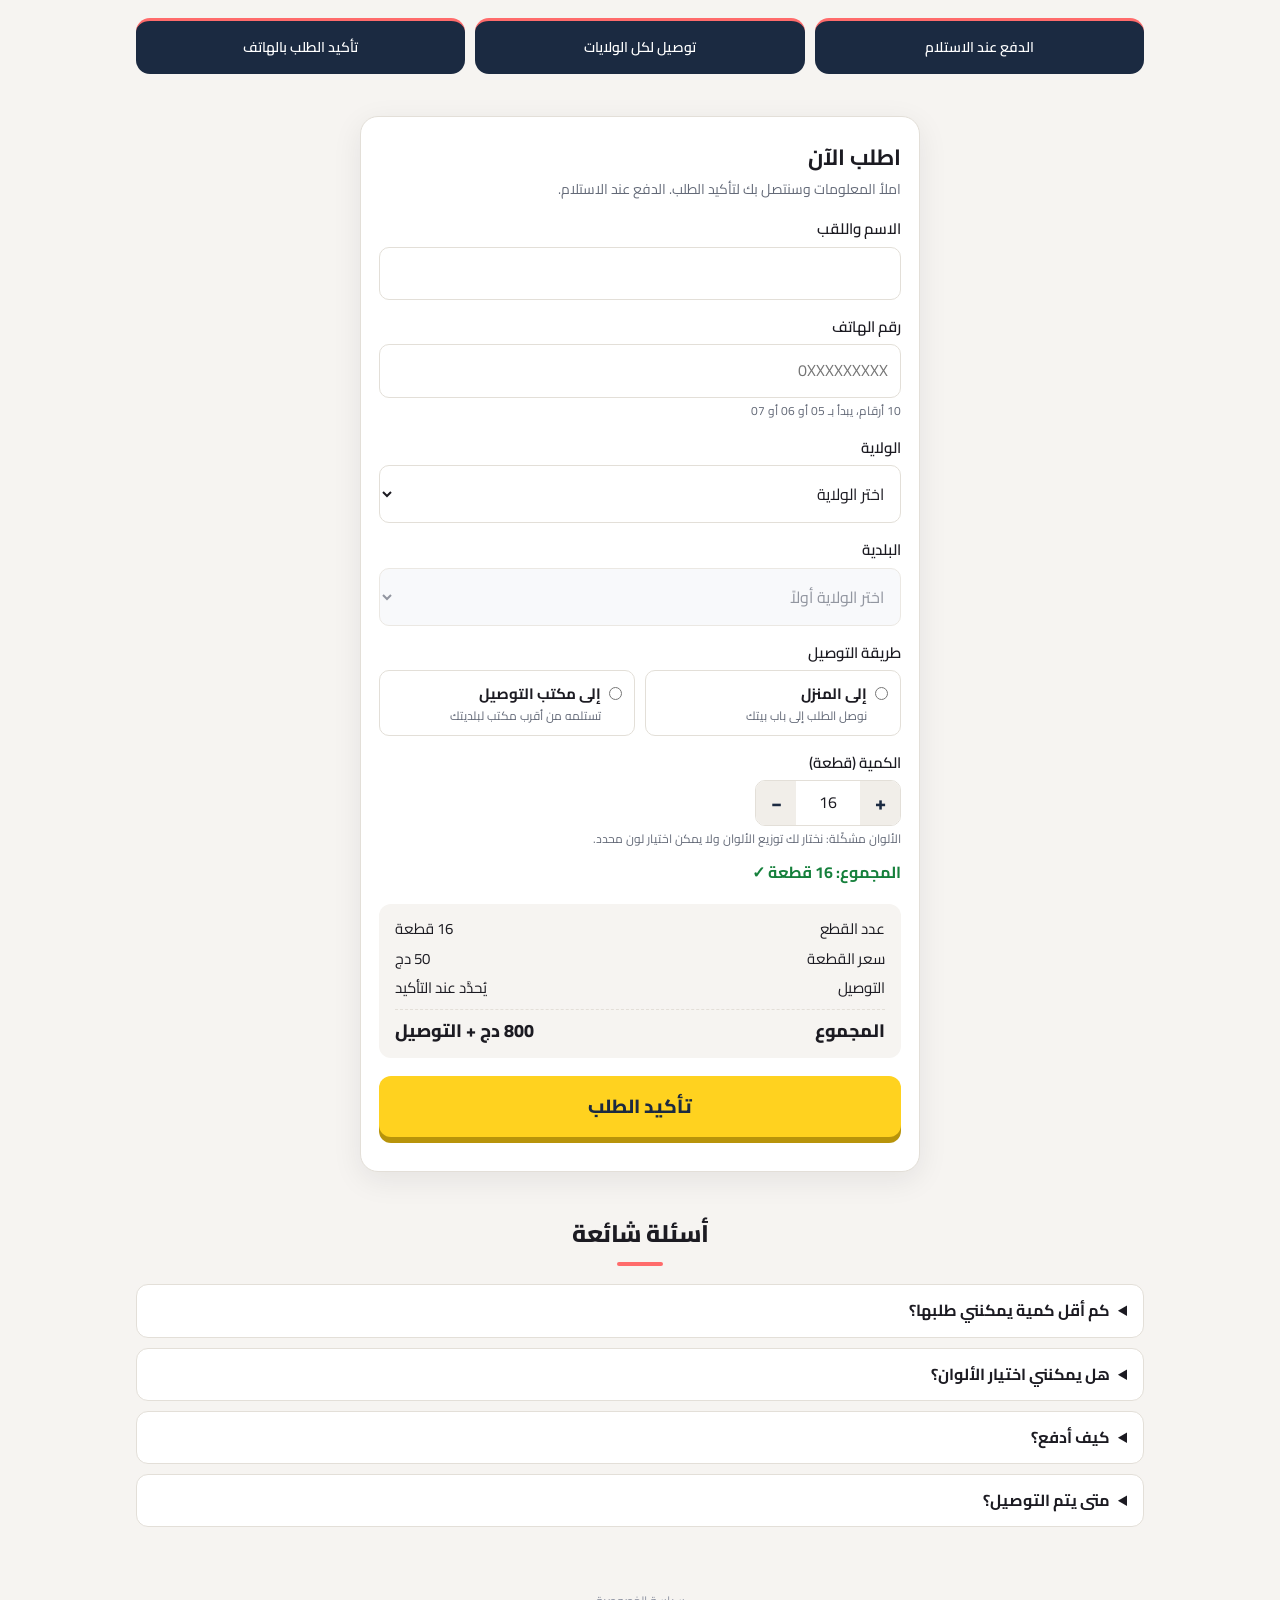
==== commit 5394b6ed: "Remove brand name and ZR references; neutral header Co-Authored-By: Claude Sonnet 5.5 <noreply@anthr" ====
--- a/index.html
+++ b/index.html
@@ -8,7 +8,8 @@
   <meta name="description" content="علب نظارات صلبة بـ 7 ألوان. 50 دج للقطعة، الحد الأدنى للطلب 16 قطعة (800 دج). توصيل لكل الولايات والدفع عند الاستلام.">
   <meta property="og:title" content="علب النظارات بالجملة | 50 دج للقطعة">
   <meta property="og:description" content="7 ألوان، الحد الأدنى 16 قطعة بـ 800 دج، الدفع عند الاستلام.">
-  <meta property="og:image" content="images/colors.webp">
+  <meta property="og:image" content="https://tlvlt.github.io/glasses-cases/images/colors.webp">
+  <meta property="og:url" content="https://tlvlt.github.io/glasses-cases/">
   <meta property="og:type" content="product">
   <link rel="preconnect" href="https://fonts.googleapis.com">
   <link rel="preconnect" href="https://fonts.gstatic.com" crossorigin>
@@ -205,7 +206,7 @@
 
 <header>
   <div class="wrap">
-    <div class="brand" id="brand">LUNETTE BOX</div>
+    <div class="brand" id="brand">علب النظارات</div>
     <a class="mini" href="#order" data-track="header">اطلب الآن</a>
   </div>
 </header>
@@ -366,7 +367,7 @@
 </main>
 
 <footer>
-  <div>© LUNETTE BOX — جميع الحقوق محفوظة</div>
+  
   <details class="small">
     <summary>سياسة الخصوصية</summary>
     <p>نجمع فقط المعلومات التي تكتبها في استمارة الطلب: الاسم، رقم الهاتف، الولاية، البلدية والعنوان، وذلك من أجل تأكيد طلبك وتوصيله.</p>
@@ -440,7 +441,7 @@
 function track(metaEvent, data) {
   try { if (window.fbq) fbq("track", metaEvent, data || {}); } catch (_) {}
 }
-track("ViewContent", { content_name: "Lunette Box", value: MIN_TOTAL, currency: "DZD" });
+track("ViewContent", { content_name: "Glasses case", value: MIN_TOTAL, currency: "DZD" });
 document.querySelectorAll("[data-track]").forEach(a =>
   a.addEventListener("click", () => track("InitiateCheckout")));
 
@@ -663,7 +664,7 @@
 /* ---------- submit ---------- */
 const statusEl = $("#status");
 const submitBtn = $("#submit");
-const LAST_KEY = "lunette_last_order";
+const LAST_KEY = "last_order";
 
 function showSuccess(orderId) {
   const card = $("#order-card");
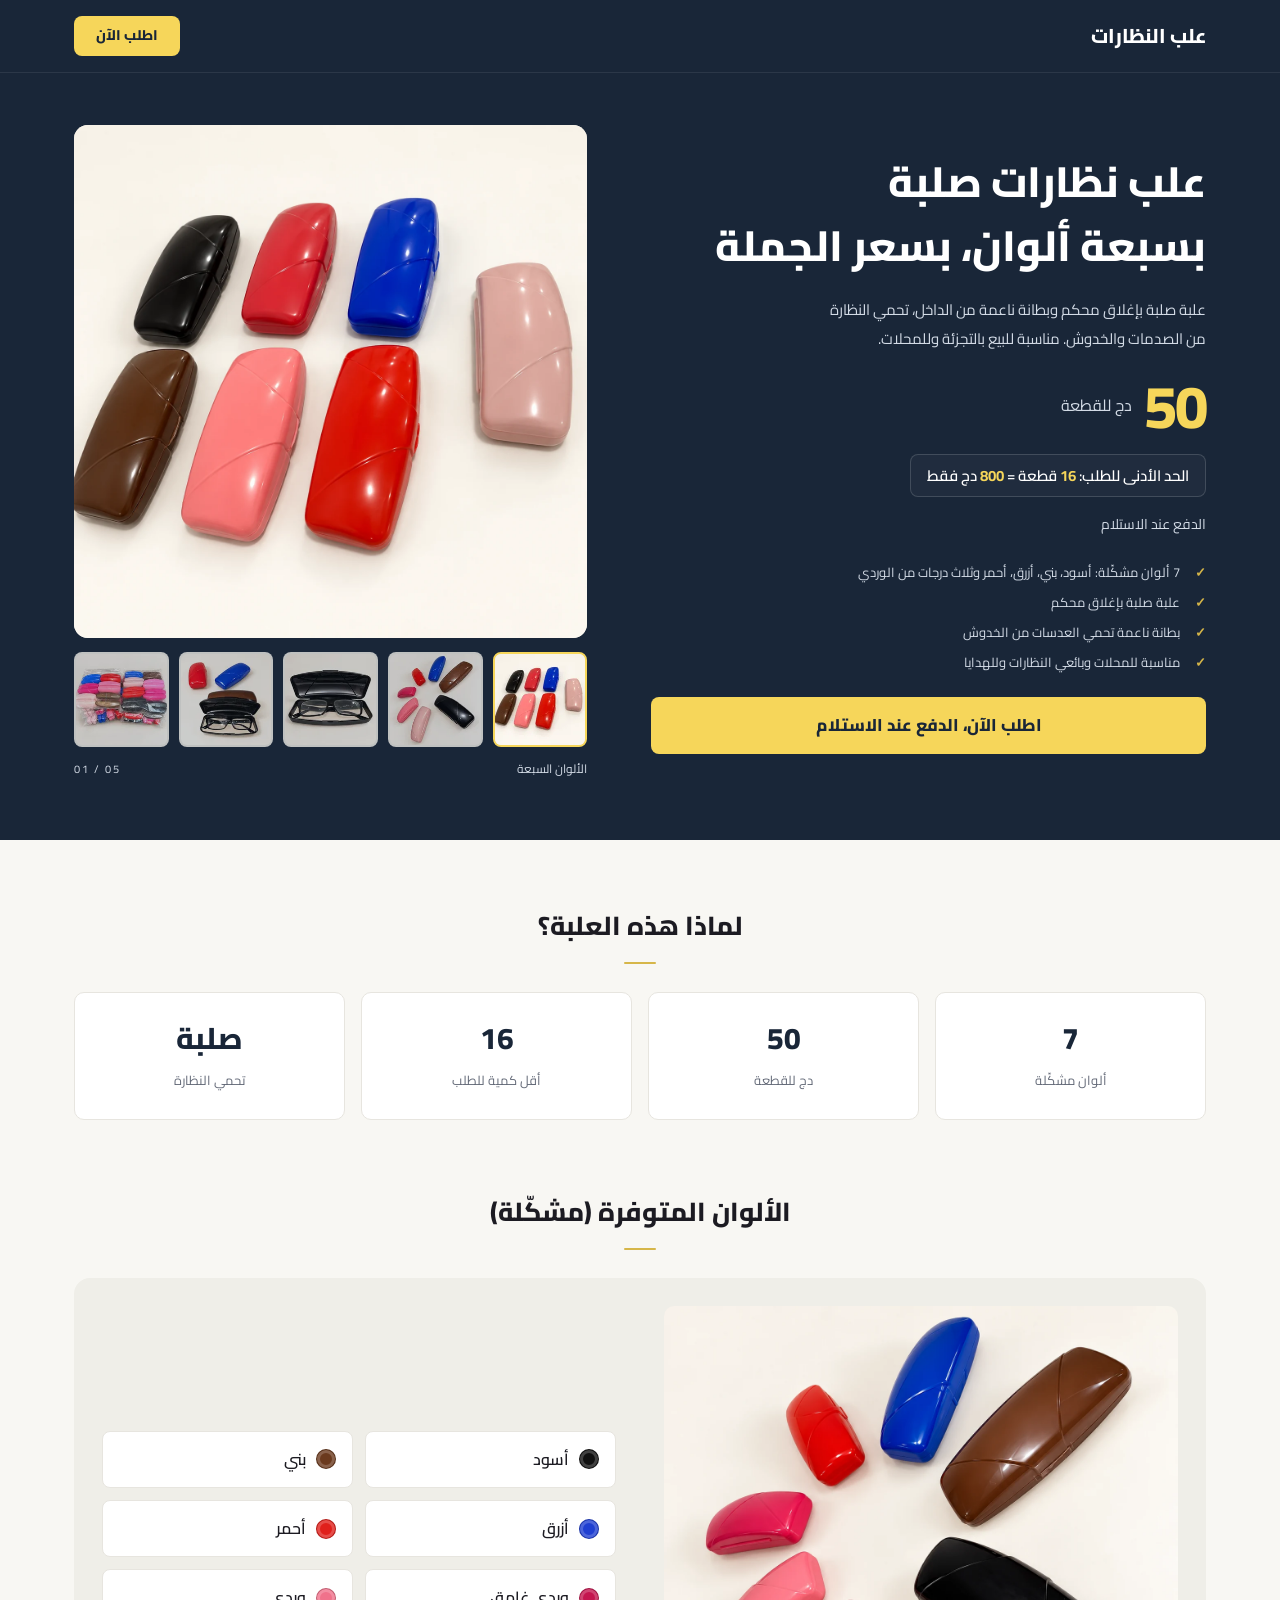
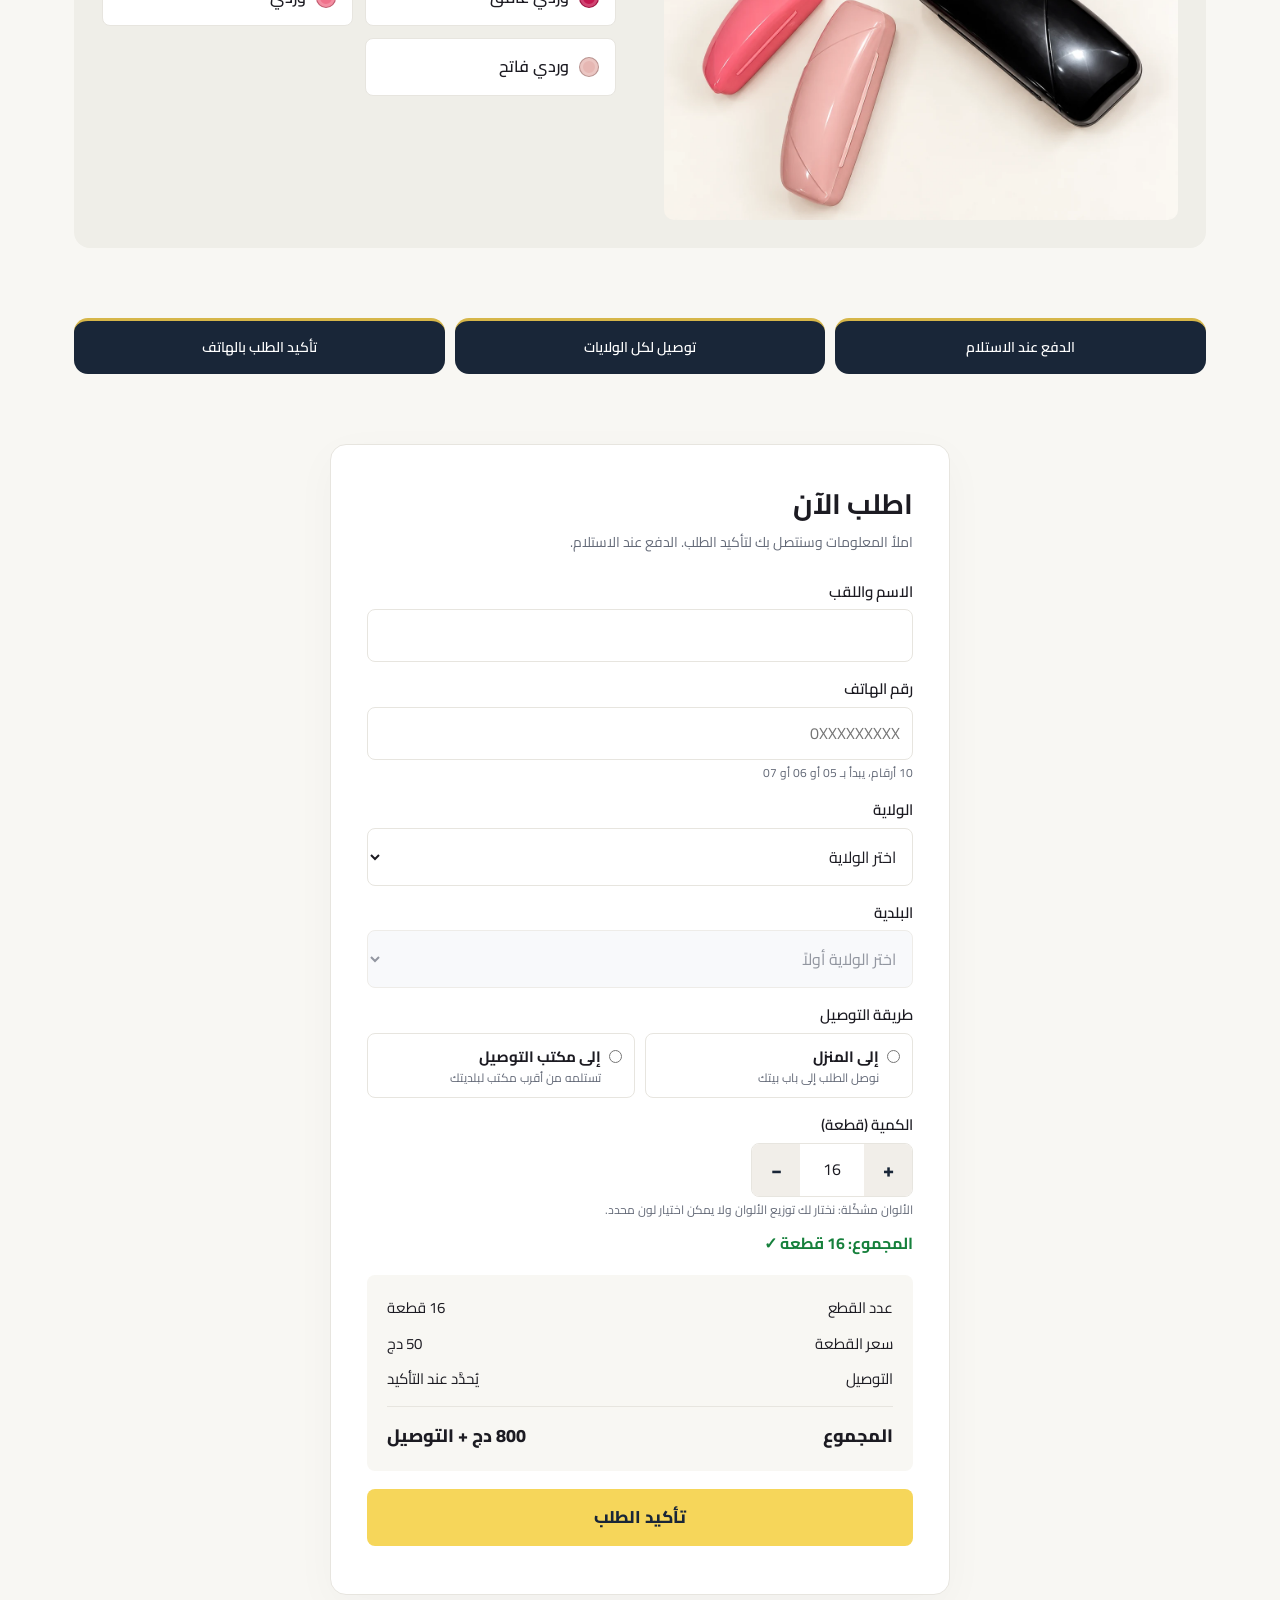
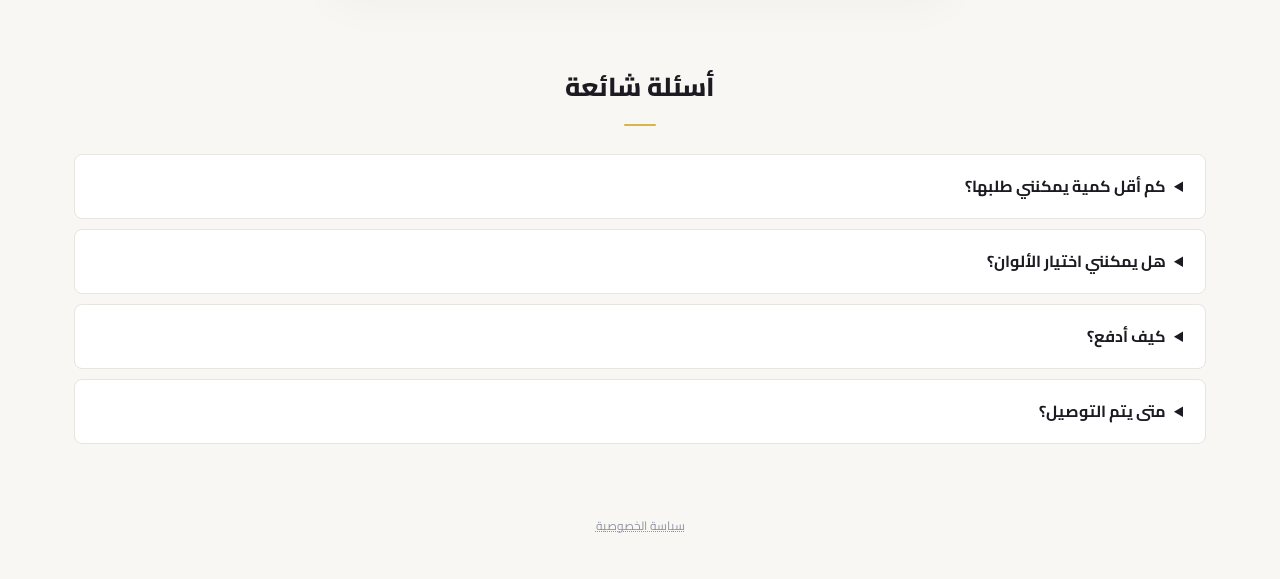
==== commit 9cfa6624: "Clean storefront: publish site/ contents at root Co-Authored-By: Claude Opus 4.8 <noreply@anthropic." ====
--- a/index.html
+++ b/index.html
@@ -8,199 +8,13 @@
   <meta name="description" content="علب نظارات صلبة بـ 7 ألوان. 50 دج للقطعة، الحد الأدنى للطلب 16 قطعة (800 دج). توصيل لكل الولايات والدفع عند الاستلام.">
   <meta property="og:title" content="علب النظارات بالجملة | 50 دج للقطعة">
   <meta property="og:description" content="7 ألوان، الحد الأدنى 16 قطعة بـ 800 دج، الدفع عند الاستلام.">
-  <meta property="og:image" content="https://tlvlt.github.io/glasses-cases/images/colors.webp">
+  <meta property="og:image" content="https://tlvlt.github.io/glasses-cases/images/colors-studio.webp">
   <meta property="og:url" content="https://tlvlt.github.io/glasses-cases/">
   <meta property="og:type" content="product">
   <link rel="preconnect" href="https://fonts.googleapis.com">
   <link rel="preconnect" href="https://fonts.gstatic.com" crossorigin>
   <link href="https://fonts.googleapis.com/css2?family=Cairo:wght@400;600;800&display=swap" rel="stylesheet">
-  <style>
-    :root {
-      --navy: #1b2a41;
-      --navy-2: #324a5f;
-      --accent: #ff6b6b;
-      --yellow: #ffd21f;
-      --red: #d92d20;
-      --green: #16803c;
-      --bg: #f6f4f1;
-      --ink: #1c1b22;
-      --muted: #646a78;
-      --line: #e3dfd8;
-    }
-    * { box-sizing: border-box; }
-    [hidden] { display: none !important; }
-    html { scroll-behavior: smooth; }
-    body {
-      margin: 0;
-      font-family: "Cairo", Tahoma, Arial, sans-serif;
-      background: var(--bg);
-      color: var(--ink);
-      line-height: 1.7;
-      padding-bottom: 76px; /* room for sticky bar */
-    }
-    img { max-width: 100%; height: auto; display: block; }
-    .wrap { max-width: 1040px; margin: 0 auto; padding: 0 16px; }
-    /* numbers must stay left-to-right inside Arabic text */
-    bdi.n, #price-min, #price-min-2, #sticky-price { direction: ltr; unicode-bidi: isolate; }
-
-    /* ---------- header ---------- */
-    header { position: sticky; top: 0; z-index: 20; background: var(--navy); color: #fff; }
-    header .wrap { display: flex; align-items: center; justify-content: space-between; height: 58px; }
-    .brand { font-weight: 800; font-size: 20px; letter-spacing: 1px; }
-    header a.mini {
-      color: var(--navy); background: var(--yellow); text-decoration: none;
-      font-weight: 800; font-size: 14px; padding: 6px 16px; border-radius: 999px;
-    }
-
-    /* ---------- hero ---------- */
-    .hero { background: radial-gradient(circle at 80% 0%, var(--navy-2), var(--navy) 70%); color: #fff; padding: 26px 0 38px; }
-    .hero .wrap { display: grid; gap: 24px; }
-    @media (min-width: 820px) {
-      .hero .wrap { grid-template-columns: 1fr 1fr; align-items: center; gap: 44px; }
-      body { padding-bottom: 0; }
-      .sticky-cta { display: none !important; }
-    }
-    .gallery .main { border-radius: 18px; overflow: hidden; background: #000; aspect-ratio: 1 / 1; box-shadow: 0 12px 40px #0008; }
-    .gallery .main img { width: 100%; height: 100%; object-fit: cover; }
-    .thumbs { display: grid; grid-template-columns: repeat(5, 1fr); gap: 8px; margin-top: 10px; }
-    .thumbs button {
-      padding: 0; margin: 0; border: 2px solid transparent; border-radius: 10px;
-      overflow: hidden; background: #000; cursor: pointer; aspect-ratio: 1 / 1;
-      opacity: .65; transition: opacity .15s;
-    }
-    .thumbs button[aria-current="true"] { border-color: var(--accent); opacity: 1; }
-    .thumbs img { width: 100%; height: 100%; object-fit: cover; }
-
-    .hero h1 { margin: 0 0 6px; font-size: clamp(26px, 5vw, 38px); line-height: 1.3; font-weight: 800; }
-    .hero p.lead { margin: 0 0 16px; color: #d3dbe6; }
-    .price { display: flex; align-items: baseline; gap: 10px; margin: 6px 0 4px; }
-    .price strong { direction: ltr; unicode-bidi: isolate; font-size: 38px; color: var(--yellow); font-weight: 800; line-height: 1; }
-    .price span { color: #d3dbe6; font-size: 14px; }
-    .offer {
-      display: inline-block; margin: 6px 0 4px; padding: 6px 14px; border-radius: 10px;
-      background: #ff6b6b24; border: 1px dashed #ff6b6b99; color: #fff; font-weight: 600; font-size: 15px;
-    }
-    .offer b { color: var(--yellow); }
-    .delivery-note { color: #d3dbe6; font-size: 14px; margin: 6px 0 16px; }
-    .bullets { list-style: none; padding: 0; margin: 0 0 22px; display: grid; gap: 6px; }
-    .bullets li { padding-inline-start: 26px; position: relative; }
-    .bullets li::before { content: "✓"; position: absolute; inset-inline-start: 0; top: 0; color: var(--accent); font-weight: 800; }
-    .cta {
-      display: block; width: 100%; text-align: center; text-decoration: none; border: 0; cursor: pointer;
-      background: var(--yellow); color: var(--navy);
-      font: inherit; font-weight: 800; font-size: 19px;
-      padding: 14px 20px; border-radius: 12px;
-      box-shadow: 0 6px 0 #b8940a;
-      transition: transform .1s, box-shadow .1s;
-    }
-    .cta:active { transform: translateY(3px); box-shadow: 0 3px 0 #b8940a; }
-
-    /* ---------- sections ---------- */
-    section.block { padding: 36px 0 6px; }
-    h2.title { margin: 0 0 18px; font-size: 24px; font-weight: 800; text-align: center; }
-    h2.title::after { content: ""; display: block; width: 46px; height: 4px; border-radius: 4px; background: var(--accent); margin: 8px auto 0; }
-
-    .specs { display: grid; grid-template-columns: repeat(2, 1fr); gap: 12px; }
-    @media (min-width: 640px) { .specs { grid-template-columns: repeat(4, 1fr); } }
-    .spec { background: #fff; border-radius: 14px; padding: 16px 8px; text-align: center; border: 1px solid var(--line); }
-    .spec b { display: block; font-size: 24px; color: var(--navy); font-weight: 800; line-height: 1.3; }
-    .spec small { color: var(--muted); font-size: 13px; }
-
-    .colors-grid { display: grid; gap: 18px; align-items: center; }
-    @media (min-width: 720px) { .colors-grid { grid-template-columns: 1fr 1fr; } }
-    .colors-grid img { border-radius: 16px; width: 100%; max-width: 420px; margin-inline: auto; }
-    .swatches { list-style: none; margin: 0; padding: 0; display: grid; grid-template-columns: 1fr 1fr; gap: 10px; }
-    .swatches li {
-      background: #fff; border: 1px solid var(--line); border-radius: 12px;
-      padding: 10px 14px; font-weight: 600; display: flex; align-items: center; gap: 10px;
-    }
-    .dot { width: 22px; height: 22px; border-radius: 50%; flex: none; border: 1px solid #0003; }
-
-    .trust { display: grid; grid-template-columns: repeat(3, 1fr); gap: 10px; }
-    .trust div {
-      background: var(--navy); color: #fff; border-radius: 14px;
-      padding: 16px 8px; text-align: center; font-weight: 600; font-size: 14px; line-height: 1.5;
-      border-top: 3px solid var(--accent); display: flex; align-items: center; justify-content: center;
-    }
-
-    /* ---------- form ---------- */
-    #order { scroll-margin-top: 70px; }
-    .card {
-      background: #fff; border-radius: 18px; padding: 22px 18px;
-      box-shadow: 0 8px 30px #1c1b2214; max-width: 560px; margin: 0 auto; border: 1px solid var(--line);
-    }
-    .card h2 { margin: 0 0 2px; font-size: 22px; }
-    .card > p { margin: 0 0 8px; color: var(--muted); font-size: 14px; }
-    label { display: block; font-weight: 600; margin: 14px 0 5px; font-size: 15px; }
-    input, select, textarea {
-      display: block; width: 100%; padding: 12px; font: inherit;
-      border: 1.5px solid var(--line); border-radius: 10px; background: #fff; color: var(--ink);
-    }
-    select:disabled { background: #f6f7fa; color: var(--muted); cursor: not-allowed; }
-    input:focus, select:focus, textarea:focus { outline: 3px solid #ff6b6b55; border-color: var(--accent); }
-    .invalid { border-color: var(--red) !important; }
-    .err { color: var(--red); font-size: 13px; margin: 3px 0 0; font-weight: 600; }
-    .hint { color: var(--muted); font-size: 12px; margin: 3px 0 0; }
-    .label { display: block; font-weight: 600; margin: 14px 0 5px; font-size: 15px; }
-    .choices { display: grid; grid-template-columns: 1fr 1fr; gap: 10px; }
-    .choice {
-      margin: 0; display: flex; gap: 8px; align-items: flex-start; cursor: pointer;
-      border: 1.5px solid var(--line); border-radius: 10px; padding: 10px 12px; font-weight: 700;
-    }
-    .choice input { width: auto; margin: 6px 0 0; accent-color: var(--navy); }
-    .choice small { display: block; font-weight: 400; color: var(--muted); font-size: 12px; line-height: 1.5; }
-    .choice:has(input:checked) { border-color: var(--accent); background: #ff6b6b14; }
-    .choices.invalid .choice { border-color: var(--red); }
-    #desk-note { margin-top: 10px; }
-
-    /* quantity steppers */
-    .stepper { display: inline-flex; align-items: stretch; border: 1.5px solid var(--line); border-radius: 10px; overflow: hidden; direction: ltr; }
-    .stepper button {
-      width: 40px; border: 0; background: #f1eee9; font: inherit; font-size: 20px; font-weight: 800;
-      color: var(--navy); cursor: pointer;
-    }
-    .stepper button:active { background: #e3ded6; }
-    .stepper input { width: 64px; border: 0; border-radius: 0; text-align: center; padding: 8px 4px; -moz-appearance: textfield; }
-    .stepper input::-webkit-outer-spin-button, .stepper input::-webkit-inner-spin-button { -webkit-appearance: none; margin: 0; }
-    .qty-total { margin: 10px 0 0; font-weight: 700; }
-    .qty-total.ok { color: var(--green); }
-    .qty-total.low { color: var(--red); }
-
-    .hp { position: absolute; top: 0; inset-inline-start: 0; width: 0; height: 0; overflow: hidden; opacity: 0; pointer-events: none; }
-    .summary { margin-top: 18px; background: var(--bg); border-radius: 12px; padding: 12px 16px; display: grid; gap: 4px; font-size: 15px; }
-    .summary div { display: flex; justify-content: space-between; gap: 10px; }
-    .summary .total { font-weight: 800; font-size: 18px; border-top: 1px dashed var(--line); padding-top: 6px; margin-top: 4px; }
-    #submit { margin-top: 18px; }
-    #submit:disabled { opacity: .6; cursor: wait; }
-    #status { margin: 12px 0 0; text-align: center; font-weight: 600; }
-    .success { text-align: center; padding: 14px 4px; }
-    .success .ok { width: 64px; height: 64px; margin: 0 auto 6px; border-radius: 50%; background: var(--green); color: #fff; font-size: 36px; line-height: 64px; font-weight: 800; }
-    .success h2 { color: var(--green); }
-
-    /* ---------- faq ---------- */
-    details.faq { background: #fff; border: 1px solid var(--line); border-radius: 12px; padding: 12px 16px; margin-bottom: 10px; }
-    details.faq summary { font-weight: 700; cursor: pointer; }
-    details.faq p { margin: 8px 0 0; color: var(--muted); }
-
-    /* ---------- footer ---------- */
-    footer { text-align: center; color: var(--muted); padding: 34px 16px 20px; font-size: 13px; }
-    details.small { margin: 14px auto 0; max-width: 420px; font-size: 12px; color: #8f94a3; }
-    details.small summary { cursor: pointer; list-style: none; text-decoration: underline dotted; }
-    details.small summary::-webkit-details-marker { display: none; }
-    details.small p { margin: 6px 0 0; line-height: 1.6; }
-
-    /* ---------- sticky bar (mobile) ---------- */
-    .sticky-cta {
-      position: fixed; bottom: 0; inset-inline: 0; z-index: 30;
-      background: #fff; border-top: 1px solid var(--line);
-      padding: 10px 14px calc(10px + env(safe-area-inset-bottom, 0px));
-      display: flex; align-items: center; gap: 12px; transition: transform .2s;
-    }
-    .sticky-cta.hide { transform: translateY(110%); }
-    .sticky-cta .p { font-weight: 800; color: var(--navy); line-height: 1.2; white-space: nowrap; }
-    .sticky-cta .p small { display: block; font-weight: 400; color: var(--muted); font-size: 12px; }
-    .sticky-cta .cta { padding: 10px; font-size: 17px; box-shadow: none; }
-  </style>
+  <link rel="stylesheet" href="styles.css">
 </head>
 <body>
 
@@ -215,11 +29,12 @@
 <div class="hero">
   <div class="wrap">
     <div class="gallery">
-      <div class="main"><img id="main-img" src="images/colors.webp" alt="علب النظارات بسبعة ألوان" width="1000" height="1000" fetchpriority="high"></div>
-      <div class="thumbs" id="thumbs"></div>
+      <div class="main"><img id="main-img" src="images/colors-studio.webp" alt="علب النظارات بسبعة ألوان" width="1254" height="1254" fetchpriority="high"></div>
+      <div class="thumbs" id="thumbs" role="group" aria-label="صور المنتج"></div>
+      <div class="gallery-caption"><span id="gallery-caption">الألوان السبعة</span><bdi id="gallery-count">01 / 05</bdi></div>
     </div>
 
-    <div>
+    <div class="hero-copy">
       <h1>علب نظارات صلبة<br>بسبعة ألوان، بسعر الجملة</h1>
       <p class="lead">علبة صلبة بإغلاق محكم وبطانة ناعمة من الداخل، تحمي النظارة من الصدمات والخدوش. مناسبة للبيع بالتجزئة وللمحلات.</p>
 
@@ -257,7 +72,7 @@
   <section class="block">
     <h2 class="title">الألوان المتوفرة (مشكّلة)</h2>
     <div class="colors-grid">
-      <img src="images/colors-scatter.webp" alt="علب النظارات بجميع الألوان" width="810" height="1080" loading="lazy">
+      <img src="images/colors-scatter-studio.webp" alt="علب النظارات بجميع الألوان" width="1254" height="1254" loading="lazy">
       <ul class="swatches" id="swatches"></ul>
     </div>
   </section>
@@ -478,11 +293,13 @@
   b.setAttribute("aria-label", im.alt);
   if (i === 0) b.setAttribute("aria-current", "true");
   const img = document.createElement("img");
-  img.src = `images/${im.file}.webp`; img.alt = ""; img.loading = "lazy";
+  img.src = `images/${im.file}-thumb.webp`; img.alt = ""; img.loading = "lazy";
   img.style.objectPosition = im.pos;
   b.appendChild(img);
   b.addEventListener("click", () => {
-    mainImg.src = `images/${im.file}.webp`; mainImg.alt = im.alt; mainImg.style.objectPosition = im.pos;
+    $("#gallery-caption").textContent = im.alt;
+    $("#gallery-count").textContent = `${String(i + 1).padStart(2, "0")} / ${String(IMAGES.length).padStart(2, "0")}`;
+    mainImg.src = `images/${im.file}-studio.webp`; mainImg.alt = im.alt; mainImg.style.objectPosition = im.pos;
     thumbs.querySelectorAll("button").forEach(x => x.removeAttribute("aria-current"));
     b.setAttribute("aria-current", "true");
   });
--- a/styles.css
+++ b/styles.css
@@ -0,0 +1,280 @@
+:root {
+      --navy: #1b2a41;
+      --navy-2: #324a5f;
+      --accent: #d6b649;
+      --yellow: #f6d65a;
+      --red: #d92d20;
+      --green: #16803c;
+      --bg: #f8f7f3;
+      --ink: #1c1b22;
+      --muted: #646a78;
+      --line: #e3dfd8;
+    }
+    * { box-sizing: border-box; }
+    [hidden] { display: none !important; }
+    html { scroll-behavior: smooth; }
+    body {
+      margin: 0;
+      font-family: "Cairo", Tahoma, Arial, sans-serif;
+      background: var(--bg);
+      color: var(--ink);
+      line-height: 1.7;
+      padding-bottom: 76px; /* room for sticky bar */
+    }
+    img { max-width: 100%; height: auto; display: block; }
+    .wrap { max-width: 1040px; margin: 0 auto; padding: 0 16px; }
+    /* numbers must stay left-to-right inside Arabic text */
+    bdi.n, #price-min, #price-min-2, #sticky-price { direction: ltr; unicode-bidi: isolate; }
+
+    /* ---------- header ---------- */
+    header { position: sticky; top: 0; z-index: 20; background: var(--navy); color: #fff; }
+    header .wrap { display: flex; align-items: center; justify-content: space-between; height: 58px; }
+    .brand { font-weight: 800; font-size: 20px; letter-spacing: 1px; }
+    header a.mini {
+      color: var(--navy); background: var(--yellow); text-decoration: none;
+      font-weight: 800; font-size: 14px; padding: 6px 16px; border-radius: 999px;
+    }
+
+    /* ---------- hero ---------- */
+    .hero { background: radial-gradient(circle at 80% 0%, var(--navy-2), var(--navy) 70%); color: #fff; padding: 26px 0 38px; }
+    .hero .wrap { display: grid; gap: 24px; }
+    @media (min-width: 820px) {
+      .hero .wrap { grid-template-columns: 1fr 1fr; align-items: center; gap: 44px; }
+      body { padding-bottom: 0; }
+      .sticky-cta { display: none !important; }
+    }
+    .gallery .main { border-radius: 18px; overflow: hidden; background: #000; aspect-ratio: 1 / 1; box-shadow: 0 12px 40px #0008; }
+    .gallery .main img { width: 100%; height: 100%; object-fit: cover; }
+    .thumbs { display: grid; grid-template-columns: repeat(5, 1fr); gap: 8px; margin-top: 10px; }
+    .thumbs button {
+      padding: 0; margin: 0; border: 2px solid transparent; border-radius: 10px;
+      overflow: hidden; background: #000; cursor: pointer; aspect-ratio: 1 / 1;
+      opacity: .65; transition: opacity .15s;
+    }
+    .thumbs button[aria-current="true"] { border-color: var(--accent); opacity: 1; }
+    .thumbs img { width: 100%; height: 100%; object-fit: cover; }
+
+    .hero h1 { margin: 0 0 6px; font-size: clamp(26px, 5vw, 38px); line-height: 1.3; font-weight: 800; }
+    .hero p.lead { margin: 0 0 16px; color: #d3dbe6; }
+    .price { display: flex; align-items: baseline; gap: 10px; margin: 6px 0 4px; }
+    .price strong { direction: ltr; unicode-bidi: isolate; font-size: 38px; color: var(--yellow); font-weight: 800; line-height: 1; }
+    .price span { color: #d3dbe6; font-size: 14px; }
+    .offer {
+      display: inline-block; margin: 6px 0 4px; padding: 6px 14px; border-radius: 10px;
+      background: #ff6b6b24; border: 1px dashed #ff6b6b99; color: #fff; font-weight: 600; font-size: 15px;
+    }
+    .offer b { color: var(--yellow); }
+    .delivery-note { color: #d3dbe6; font-size: 14px; margin: 6px 0 16px; }
+    .bullets { list-style: none; padding: 0; margin: 0 0 22px; display: grid; gap: 6px; }
+    .bullets li { padding-inline-start: 26px; position: relative; }
+    .bullets li::before { content: "✓"; position: absolute; inset-inline-start: 0; top: 0; color: var(--accent); font-weight: 800; }
+    .cta {
+      display: block; width: 100%; text-align: center; text-decoration: none; border: 0; cursor: pointer;
+      background: var(--yellow); color: var(--navy);
+      font: inherit; font-weight: 800; font-size: 19px;
+      padding: 14px 20px; border-radius: 12px;
+      box-shadow: 0 6px 0 #b8940a;
+      transition: transform .1s, box-shadow .1s;
+    }
+    .cta:active { transform: translateY(3px); box-shadow: 0 3px 0 #b8940a; }
+
+    /* ---------- sections ---------- */
+    section.block { padding: 36px 0 6px; }
+    h2.title { margin: 0 0 18px; font-size: 24px; font-weight: 800; text-align: center; }
+    h2.title::after { content: ""; display: block; width: 46px; height: 4px; border-radius: 4px; background: var(--accent); margin: 8px auto 0; }
+
+    .specs { display: grid; grid-template-columns: repeat(2, 1fr); gap: 12px; }
+    @media (min-width: 640px) { .specs { grid-template-columns: repeat(4, 1fr); } }
+    .spec { background: #fff; border-radius: 14px; padding: 16px 8px; text-align: center; border: 1px solid var(--line); }
+    .spec b { display: block; font-size: 24px; color: var(--navy); font-weight: 800; line-height: 1.3; }
+    .spec small { color: var(--muted); font-size: 13px; }
+
+    .colors-grid { display: grid; gap: 18px; align-items: center; }
+    @media (min-width: 720px) { .colors-grid { grid-template-columns: 1fr 1fr; } }
+    .colors-grid img { border-radius: 16px; width: 100%; max-width: 420px; margin-inline: auto; }
+    .swatches { list-style: none; margin: 0; padding: 0; display: grid; grid-template-columns: 1fr 1fr; gap: 10px; }
+    .swatches li {
+      background: #fff; border: 1px solid var(--line); border-radius: 12px;
+      padding: 10px 14px; font-weight: 600; display: flex; align-items: center; gap: 10px;
+    }
+    .dot { width: 22px; height: 22px; border-radius: 50%; flex: none; border: 1px solid #0003; }
+
+    .trust { display: grid; grid-template-columns: repeat(3, 1fr); gap: 10px; }
+    .trust div {
+      background: var(--navy); color: #fff; border-radius: 14px;
+      padding: 16px 8px; text-align: center; font-weight: 600; font-size: 14px; line-height: 1.5;
+      border-top: 3px solid var(--accent); display: flex; align-items: center; justify-content: center;
+    }
+
+    /* ---------- form ---------- */
+    #order { scroll-margin-top: 70px; }
+    .card {
+      background: #fff; border-radius: 18px; padding: 22px 18px;
+      box-shadow: 0 8px 30px #1c1b2214; max-width: 560px; margin: 0 auto; border: 1px solid var(--line);
+    }
+    .card h2 { margin: 0 0 2px; font-size: 22px; }
+    .card > p { margin: 0 0 8px; color: var(--muted); font-size: 14px; }
+    label { display: block; font-weight: 600; margin: 14px 0 5px; font-size: 15px; }
+    input, select, textarea {
+      display: block; width: 100%; padding: 12px; font: inherit;
+      border: 1.5px solid var(--line); border-radius: 10px; background: #fff; color: var(--ink);
+    }
+    select:disabled { background: #f6f7fa; color: var(--muted); cursor: not-allowed; }
+    input:focus, select:focus, textarea:focus { outline: 3px solid #ff6b6b55; border-color: var(--accent); }
+    .invalid { border-color: var(--red) !important; }
+    .err { color: var(--red); font-size: 13px; margin: 3px 0 0; font-weight: 600; }
+    .hint { color: var(--muted); font-size: 12px; margin: 3px 0 0; }
+    .label { display: block; font-weight: 600; margin: 14px 0 5px; font-size: 15px; }
+    .choices { display: grid; grid-template-columns: 1fr 1fr; gap: 10px; }
+    .choice {
+      margin: 0; display: flex; gap: 8px; align-items: flex-start; cursor: pointer;
+      border: 1.5px solid var(--line); border-radius: 10px; padding: 10px 12px; font-weight: 700;
+    }
+    .choice input { width: auto; margin: 6px 0 0; accent-color: var(--navy); }
+    .choice small { display: block; font-weight: 400; color: var(--muted); font-size: 12px; line-height: 1.5; }
+    .choice:has(input:checked) { border-color: var(--accent); background: #ff6b6b14; }
+    .choices.invalid .choice { border-color: var(--red); }
+    #desk-note { margin-top: 10px; }
+
+    /* quantity steppers */
+    .stepper { display: inline-flex; align-items: stretch; border: 1.5px solid var(--line); border-radius: 10px; overflow: hidden; direction: ltr; }
+    .stepper button {
+      width: 40px; border: 0; background: #f1eee9; font: inherit; font-size: 20px; font-weight: 800;
+      color: var(--navy); cursor: pointer;
+    }
+    .stepper button:active { background: #e3ded6; }
+    .stepper input { width: 64px; border: 0; border-radius: 0; text-align: center; padding: 8px 4px; -moz-appearance: textfield; }
+    .stepper input::-webkit-outer-spin-button, .stepper input::-webkit-inner-spin-button { -webkit-appearance: none; margin: 0; }
+    .qty-total { margin: 10px 0 0; font-weight: 700; }
+    .qty-total.ok { color: var(--green); }
+    .qty-total.low { color: var(--red); }
+
+    .hp { position: absolute; top: 0; inset-inline-start: 0; width: 0; height: 0; overflow: hidden; opacity: 0; pointer-events: none; }
+    .summary { margin-top: 18px; background: var(--bg); border-radius: 12px; padding: 12px 16px; display: grid; gap: 4px; font-size: 15px; }
+    .summary div { display: flex; justify-content: space-between; gap: 10px; }
+    .summary .total { font-weight: 800; font-size: 18px; border-top: 1px dashed var(--line); padding-top: 6px; margin-top: 4px; }
+    #submit { margin-top: 18px; }
+    #submit:disabled { opacity: .6; cursor: wait; }
+    #status { margin: 12px 0 0; text-align: center; font-weight: 600; }
+    .success { text-align: center; padding: 14px 4px; }
+    .success .ok { width: 64px; height: 64px; margin: 0 auto 6px; border-radius: 50%; background: var(--green); color: #fff; font-size: 36px; line-height: 64px; font-weight: 800; }
+    .success h2 { color: var(--green); }
+
+    /* ---------- faq ---------- */
+    details.faq { background: #fff; border: 1px solid var(--line); border-radius: 12px; padding: 12px 16px; margin-bottom: 10px; }
+    details.faq summary { font-weight: 700; cursor: pointer; }
+    details.faq p { margin: 8px 0 0; color: var(--muted); }
+
+    /* ---------- footer ---------- */
+    footer { text-align: center; color: var(--muted); padding: 34px 16px 20px; font-size: 13px; }
+    details.small { margin: 14px auto 0; max-width: 420px; font-size: 12px; color: #8f94a3; }
+    details.small summary { cursor: pointer; list-style: none; text-decoration: underline dotted; }
+    details.small summary::-webkit-details-marker { display: none; }
+    details.small p { margin: 6px 0 0; line-height: 1.6; }
+
+    /* ---------- sticky bar (mobile) ---------- */
+    .sticky-cta {
+      position: fixed; bottom: 0; inset-inline: 0; z-index: 30;
+      background: #fff; border-top: 1px solid var(--line);
+      padding: 10px 14px calc(10px + env(safe-area-inset-bottom, 0px));
+      display: flex; align-items: center; gap: 12px; transition: transform .2s;
+    }
+    .sticky-cta.hide { transform: translateY(110%); }
+    .sticky-cta .p { font-weight: 800; color: var(--navy); line-height: 1.2; white-space: nowrap; }
+    .sticky-cta .p small { display: block; font-weight: 400; color: var(--muted); font-size: 12px; }
+    .sticky-cta .cta { padding: 10px; font-size: 17px; box-shadow: none; }
+
+/* Refined storefront: preserve the existing offer and ordering behavior. */
+:root { --navy: #192638; --navy-2: #293c50; --line: #e7e5df; }
+html { scroll-padding-top: 84px; }
+.wrap { max-width: 1180px; padding-inline: 24px; }
+header { border-bottom: 1px solid #ffffff14; }
+header .wrap { height: 72px; }
+.brand { letter-spacing: 0; }
+header a.mini { border-radius: 8px; padding: 8px 22px; }
+.hero { padding: 52px 0 60px; background: var(--navy); }
+.hero .wrap { gap: 44px; }
+.hero h1 { font-size: clamp(30px, 3.3vw, 44px); line-height: 1.5; margin-bottom: 18px; }
+.hero p.lead { font-size: 15px; line-height: 1.95; max-width: 48ch; }
+.price { gap: 12px; margin: 22px 0 12px; align-items: center; }
+.price strong { font-size: 60px; letter-spacing: -2px; }
+.price span { font-size: 16px; }
+.offer { background: #ffffff08; border: 1px solid #ffffff26; border-radius: 8px; padding: 8px 16px; }
+.delivery-note { margin-block: 12px 22px; }
+.bullets { font-size: 13px; color: #d3dbe6; gap: 8px; margin-block: 24px; }
+.cta { border-radius: 8px; box-shadow: none; font-size: 17px; padding: 14px 20px; transition: background .2s, transform .2s; }
+.cta:hover, header a.mini:hover { background: #ffe389; }
+.cta:active { box-shadow: none; transform: translateY(1px); }
+a:focus-visible, button:focus-visible, summary:focus-visible { outline: 3px solid var(--accent); outline-offset: 5px; }
+.gallery { min-width: 0; }
+.gallery .main { background: #eeede7; border-radius: 14px; box-shadow: none; }
+.gallery .main img { object-fit: contain; }
+.thumbs { gap: 10px; margin-top: 14px; }
+.thumbs button { background: #eeede7; opacity: .78; border-radius: 8px; }
+.thumbs button:hover { opacity: 1; }
+.thumbs button[aria-current="true"] { border-color: var(--yellow); }
+.thumbs img { object-fit: contain; }
+.gallery-caption { display: flex; align-items: center; justify-content: space-between; gap: 16px; color: #d3dbe6; font-size: 12px; margin-top: 12px; }
+.gallery-caption bdi { font-size: 11px; letter-spacing: 2px; }
+section.block { padding-top: 64px; }
+h2.title { font-size: 26px; margin-bottom: 28px; }
+h2.title::after { height: 2px; width: 32px; margin-top: 14px; }
+.specs { gap: 16px; }
+.spec { padding: 26px 12px; border-radius: 10px; }
+.spec b { font-size: 30px; margin-bottom: 8px; }
+.colors-grid { gap: 48px; padding: 28px; background: #efeee8; border-radius: 16px; }
+.colors-grid img { max-width: none; aspect-ratio: 1; object-fit: contain; border-radius: 10px; }
+.swatches { gap: 12px; }
+.swatches li { border-radius: 8px; padding: 14px 16px; }
+.dot { width: 20px; height: 20px; box-shadow: inset 0 0 0 3px #ffffff33; }
+.card { border-radius: 16px; padding: 36px; max-width: 620px; box-shadow: 0 12px 44px #19263808; }
+.card h2 { font-size: 28px; }
+.card > p { margin-bottom: 24px; }
+input, select, textarea { min-height: 52px; border-width: 1px; border-radius: 8px; }
+input:focus, select:focus, textarea:focus { border-color: var(--navy-2); outline: 3px solid #324a5f20; }
+.choice { border-radius: 8px; border-width: 1px; }
+.choice input { min-height: auto; }
+.choice:has(input:checked) { border-color: var(--navy-2); background: #324a5f08; }
+.stepper { border-radius: 8px; }
+.stepper button { width: 48px; }
+.summary { padding: 20px; gap: 10px; border-radius: 8px; }
+.summary .total { border-top-style: solid; padding-top: 14px; }
+details.faq { padding: 18px 22px; border-radius: 8px; }
+details.faq[open] { border-color: #b9c1ca; }
+footer { padding-block: 42px; }
+.sticky-cta { box-shadow: 0 -6px 24px #19263809; }
+@media (min-width: 820px) {
+  .hero .wrap { grid-template-columns: 1.08fr 1fr; gap: 64px; }
+  .hero-copy { grid-column: 1; grid-row: 1; }
+  .gallery { grid-column: 2; grid-row: 1; }
+}
+@media (max-width: 819px) {
+  .wrap { padding-inline: 20px; }
+  header .wrap { height: 60px; }
+  .brand { font-size: 18px; }
+  .hero { padding-block: 26px 32px; }
+  .hero .wrap { display: flex; flex-direction: column; gap: 0; }
+  .hero-copy { display: contents; }
+  .hero h1 { order: 1; font-size: clamp(25px, 6.5vw, 36px); line-height: 1.5; margin: 0 0 12px; }
+  .price { order: 2; margin: 0 0 10px; }
+  .price strong { font-size: 48px; }
+  .offer { order: 3; align-self: flex-start; font-size: 13px; margin: 0; }
+  .delivery-note { order: 4; margin: 8px 0 14px; font-size: 12px; }
+  .hero-copy > .cta { order: 5; margin-bottom: 24px; }
+  .gallery { order: 6; width: 100%; }
+  .hero p.lead { order: 7; margin: 24px 0 0; font-size: 14px; }
+  .bullets { order: 8; margin-bottom: 0; }
+  section.block { padding-top: 40px; }
+  h2.title { font-size: 23px; margin-bottom: 22px; }
+  .colors-grid { padding: 16px; gap: 24px; }
+  .card { padding: 24px 20px; }
+  .card h2 { font-size: 25px; }
+  .specs { gap: 10px; }
+  .spec { padding: 20px 10px; }
+  .swatches li { padding: 10px; font-size: 13px; }
+  body { padding-bottom: calc(84px + env(safe-area-inset-bottom, 0px)); }
+}
+@media (prefers-reduced-motion: reduce) {
+  html { scroll-behavior: auto; }
+  *, *::before, *::after { transition: none !important; }
+}
